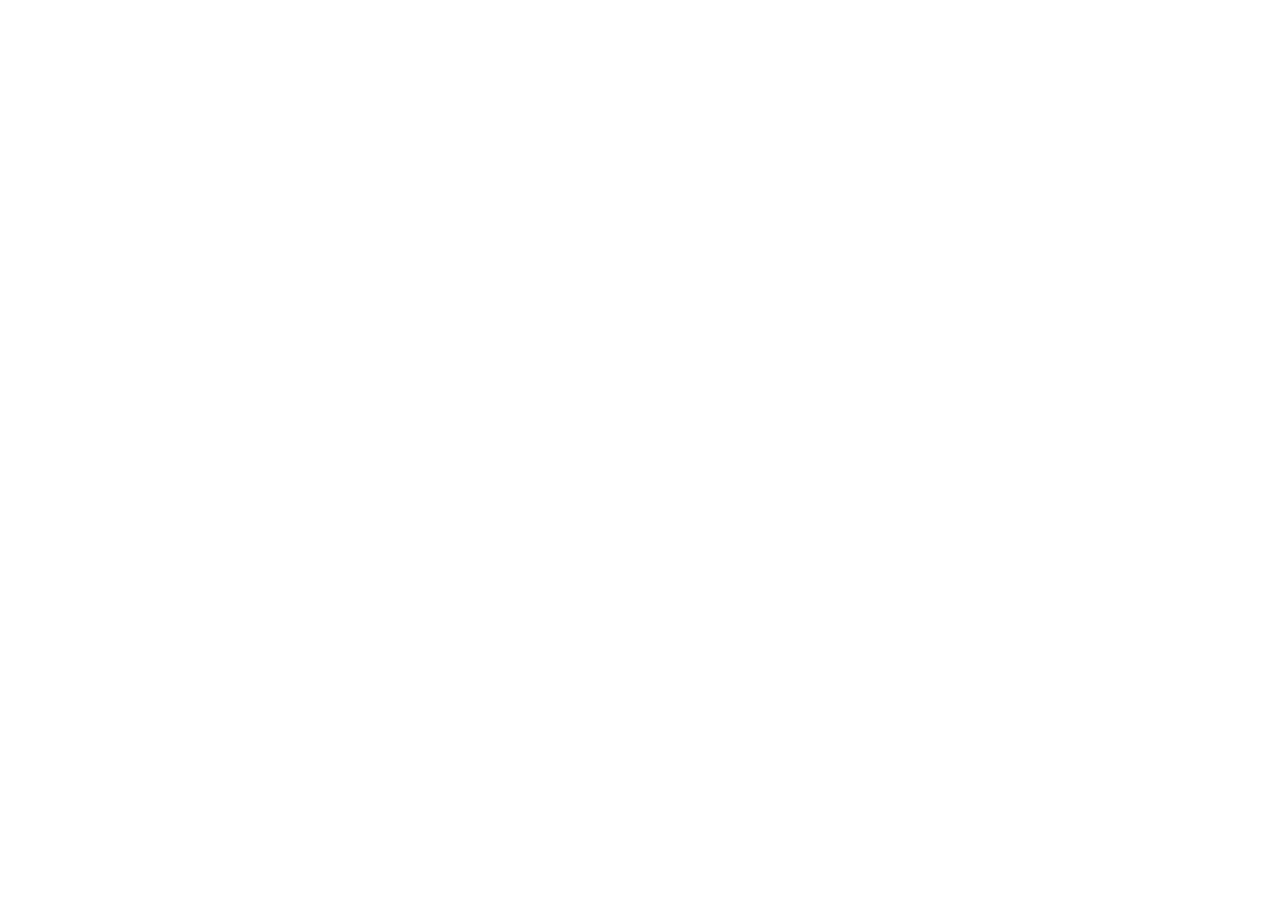
==== index.html @ 66a948ec "Initial commit" ====
<!DOCTYPE html>
<html lang="en">
<head>
    <meta charset="UTF-8">
    <meta name="viewport" content="width=device-width, initial-scale=1.0">
    <title>Version 2</title>
</head>
<body>
    
</body>
</html>
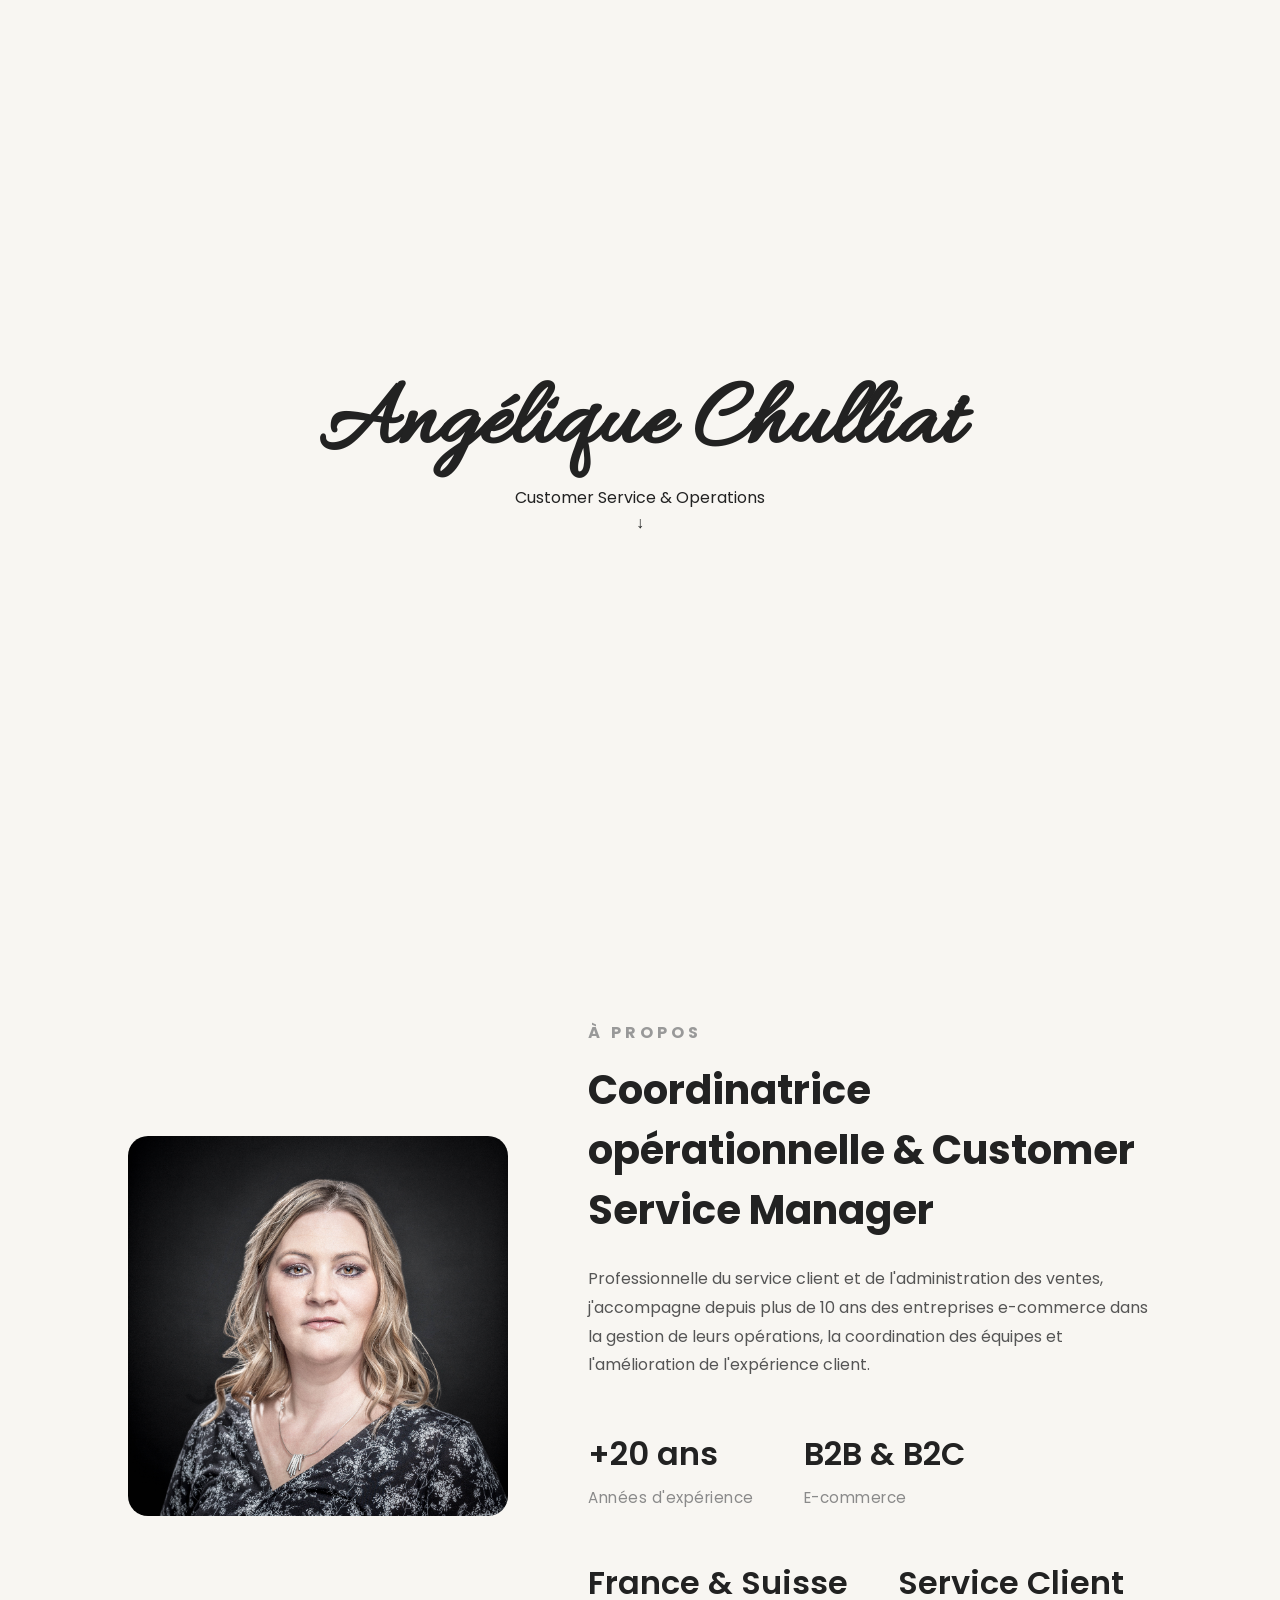
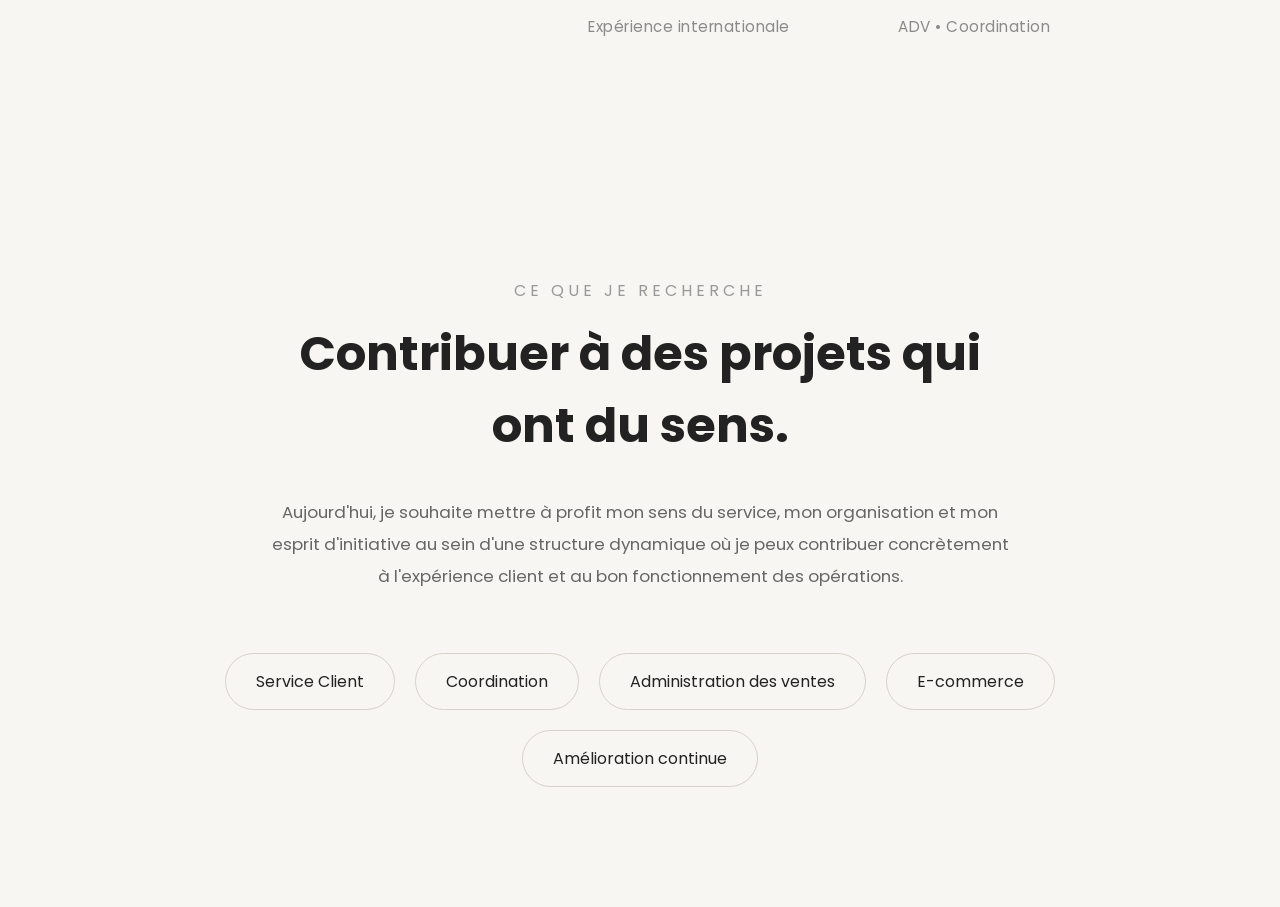
==== commit 31ec9428: "Feat - Page d'accueil et contenus" ====
--- a/index.html
+++ b/index.html
@@ -3,9 +3,140 @@
 <head>
     <meta charset="UTF-8">
     <meta name="viewport" content="width=device-width, initial-scale=1.0">
-    <title>Version 2</title>
+    <title>Angélique Chulliat | Portfolio</title>
+    
+    <!-- Fichiers -->
+    <link rel="stylesheet" href="style.css">
+    <!-- Police Google -->
+    <link rel="preconnect" href="https://fonts.googleapis.com">
+    <link rel="preconnect" href="https://fonts.gstatic.com" crossorigin>
+
+    <!-- Nom -->
+    <link href="https://fonts.googleapis.com/css2?family=Allura&display=swap" rel="stylesheet">
+
+    <!-- Texte -->
+    <link href="https://fonts.googleapis.com/css2?family=Poppins:wght@300;400;500;600&display=swap" rel="stylesheet">
+
 </head>
 <body>
+
+    <!-- Accueil -->
+    <section class="hero">
+
+        <div class="hero-content">
+
+            <h1>Angélique Chulliat</h1>
+
+            <p>Customer Service & Operations</p>
+
+            <div class="scroll-indicator">
+                ↓
+            </div>
+
+        </div>
+
+    </section>
+
+    <!-- menu -->
+    <nav class="navbar">
+
+        <a href="#experience">Expériences</a>
+
+        <a href="#projects">Projets</a>
+
+        <a href="#skills">Compétences</a>
+
+        <a href="#education">Formation</a>
+
+    </nav>
+
+    <!-- À propos -->
+    <section class="about">
+
+        <div class="about-image">
+
+            <img src="img/pdp_angelique.jpg" alt="Angélique Chulliat">
+
+        </div>
+
+        <div class="about-text">
+
+            <h2>À propos</h2>
+
+            <h3>Coordinatrice opérationnelle & Customer Service Manager</h3>
+
+            <p>
+                Professionnelle du service client et de l'administration des ventes,
+                j'accompagne depuis plus de 10 ans des entreprises e-commerce dans
+                la gestion de leurs opérations, la coordination des équipes et
+                l'amélioration de l'expérience client.
+            </p>
+
+            <div class="about-highlights">
+
+                <div class="highlight">
+                    <h4>+20 ans</h4>
+                    <span>Années d'expérience</span>
+                </div>
+
+                <div class="highlight">
+                    <h4>B2B & B2C</h4>
+                    <span>E-commerce</span>
+                </div>
+
+                <div class="highlight">
+                    <h4>France & Suisse</h4>
+                    <span>Expérience internationale</span>
+                </div>
+
+                <div class="highlight">
+                    <h4>Service Client</h4>
+                    <span>ADV • Coordination</span>
+                </div>
+
+            </div>
+
+        </div>
+
+    </section>
+
+    <section class="looking-for">
+
+        <span class="section-title">Ce que je recherche</span>
+
+        <h2>Contribuer à des projets qui ont du sens.</h2>
+
+        <p>
+            Aujourd'hui, je souhaite mettre à profit mon sens du service,
+            mon organisation et mon esprit d'initiative au sein d'une
+            structure dynamique où je peux contribuer concrètement à
+            l'expérience client et au bon fonctionnement des opérations.
+        </p>
+
+        <div class="looking-tags">
+
+            <div class="tag">Service Client</div>
+
+            <div class="tag">Coordination</div>
+
+            <div class="tag">Administration des ventes</div>
+
+            <div class="tag">E-commerce</div>
+
+            <div class="tag">Amélioration continue</div>
+
+        </div>
+
+    </section>
+
+    <!-- fin Accueil -->
+
+
+
+
+
+
+    <script src="script.js"></script>
     
 </body>
 </html>
--- a/style.css
+++ b/style.css
@@ -0,0 +1,368 @@
+*{
+    margin:0;
+    padding:0;
+    box-sizing:border-box;
+}
+
+html{
+    scroll-behavior:smooth;
+}
+
+body{
+    font-family:"Poppins",sans-serif;
+    background:#F8F6F2;
+    color:#222;
+}
+
+
+/* =======================
+        HEADER
+======================= */
+    
+.hero{
+    height:100vh;
+
+    display:flex;
+    justify-content:center;
+    align-items:center;
+
+    text-align:center;
+}
+
+.hero-content h1{
+
+    font-family: "Allura", cursive;
+    font-size:6rem;
+
+    opacity:0;
+
+    transform:translateY(40px) scale(.95);
+
+    filter:blur(10px);
+
+    animation:titleAppear 1.5s ease forwards;
+}
+
+
+
+
+@keyframes titleAppear{
+
+    0%{
+        opacity:0;
+        transform:translateY(40px) scale(.95);
+        filter:blur(10px);
+    }
+
+    60%{
+        opacity:1;
+    }
+
+    100%{
+        opacity:1;
+        transform:translateY(0) scale(1);
+        filter:blur(0);
+    }
+
+}
+
+.hero-content p{
+
+    opacity:0;
+
+    transform:translateY(20px);
+
+    animation:subtitleAppear 1s ease forwards;
+
+    animation-delay:1s;
+}
+
+@keyframes subtitleAppear{
+
+    from{
+        opacity:0;
+        transform:translateY(20px);
+    }
+
+    to{
+        opacity:1;
+        transform:translateY(0);
+    }
+
+}
+
+.scroll-indicator{
+
+    opacity:0;
+
+    animation:
+        showArrow .8s forwards,
+        bounce 2s infinite;
+
+    animation-delay:3.8s,2.6s;
+}
+
+@keyframes showArrow{
+
+    from{
+        opacity:0;
+    }
+
+    to{
+        opacity:1;
+    }
+
+}
+
+@keyframes bounce{
+
+    0%,100%{
+        transform:translateY(0);
+    }
+
+    50%{
+        transform:translateY(15px);
+    }
+
+}
+
+/* =======================
+        NAVBAR
+======================= */
+
+.navbar{
+
+    position: fixed;
+
+    top: -120px;
+
+    left: 50%;
+
+    transform: translateX(-50%);
+
+    display: flex;
+    justify-content: center;
+    align-items: center;
+    gap: 50px;
+
+    padding: 18px 225px;
+
+    background: rgba(248,246,242,0.92);
+
+    backdrop-filter: blur(12px);
+
+    border-top: 1px solid #d8d3cb;
+    border-bottom: 1px solid #d8d3cb;
+
+    transition: .45s ease;
+
+    z-index: 1000;
+}
+
+.navbar.show{
+
+    top: 30px;
+}
+
+.navbar a{
+
+    text-decoration: none;
+
+    color: #444;
+
+    font-size: .95rem;
+
+    font-weight: 500;
+
+    letter-spacing: 1px;
+
+    transition: .3s;
+}
+
+.navbar a:hover{
+
+    color:#B08A57;
+}
+
+
+/* =======================
+        A PROPOS
+======================= */
+
+.about{
+
+    min-height:80vh;
+
+    display:flex;
+
+    justify-content:center;
+
+    align-items:center;
+
+    gap:80px;
+
+    padding:120px 10%;
+}
+
+.about-image img{
+
+    width:380px;
+
+    border-radius:20px;
+
+    object-fit:cover;
+}
+
+.about-text{
+
+    max-width:600px;
+}
+
+.about-text h2{
+
+    font-size:1rem;
+
+    text-transform:uppercase;
+
+    letter-spacing:4px;
+
+    color:#999;
+
+    margin-bottom:15px;
+}
+
+.about-text h3{
+
+    font-size:2.5rem;
+
+    margin-bottom:25px;
+}
+
+.about-text p{
+
+    line-height:1.8;
+
+    color:#555;
+}
+
+.about-highlights{
+
+    display:flex;
+    flex-wrap:wrap;
+
+    gap:50px;
+
+    margin-top:50px;
+}
+
+.highlight{
+
+    display:flex;
+    flex-direction:column;
+}
+
+.highlight h4{
+
+    font-size:2rem;
+    font-weight:600;
+
+    color:#222;
+
+    margin-bottom:8px;
+}
+
+.highlight span{
+
+    color:#8a8a8a;
+
+    font-size:.95rem;
+
+    letter-spacing:.5px;
+}
+
+/* =======================
+        CE QUE JE RECHERCHE
+======================= */
+
+.looking-for{
+
+    min-height:6vh;
+
+    display:flex;
+
+    flex-direction:column;
+
+    justify-content:center;
+
+    align-items:center;
+
+    text-align:center;
+
+    padding:120px 15%;
+}
+
+.section-title{
+
+    font-size:1rem;
+
+    text-transform:uppercase;
+
+    letter-spacing:4px;
+
+    color:#999;
+
+    margin-bottom:15px;
+}
+
+.looking-for h2{
+
+    font-size:3rem;
+
+    margin-bottom:35px;
+
+    max-width:700px;
+}
+
+.looking-for p{
+
+    max-width:750px;
+
+    line-height:1.9;
+
+    color:#666;
+
+    font-size:1.05rem;
+}
+
+.looking-tags{
+
+    display:flex;
+
+    flex-wrap:wrap;
+
+    justify-content:center;
+
+    gap:20px;
+
+    margin-top:60px;
+}
+
+.tag{
+
+    padding:15px 30px;
+
+    border:1px solid #d7d2ca;
+
+    border-radius:50px;
+
+    transition:.3s;
+}
+
+.tag:hover{
+
+    background:#222;
+
+    color:white;
+
+    cursor:default;
+}
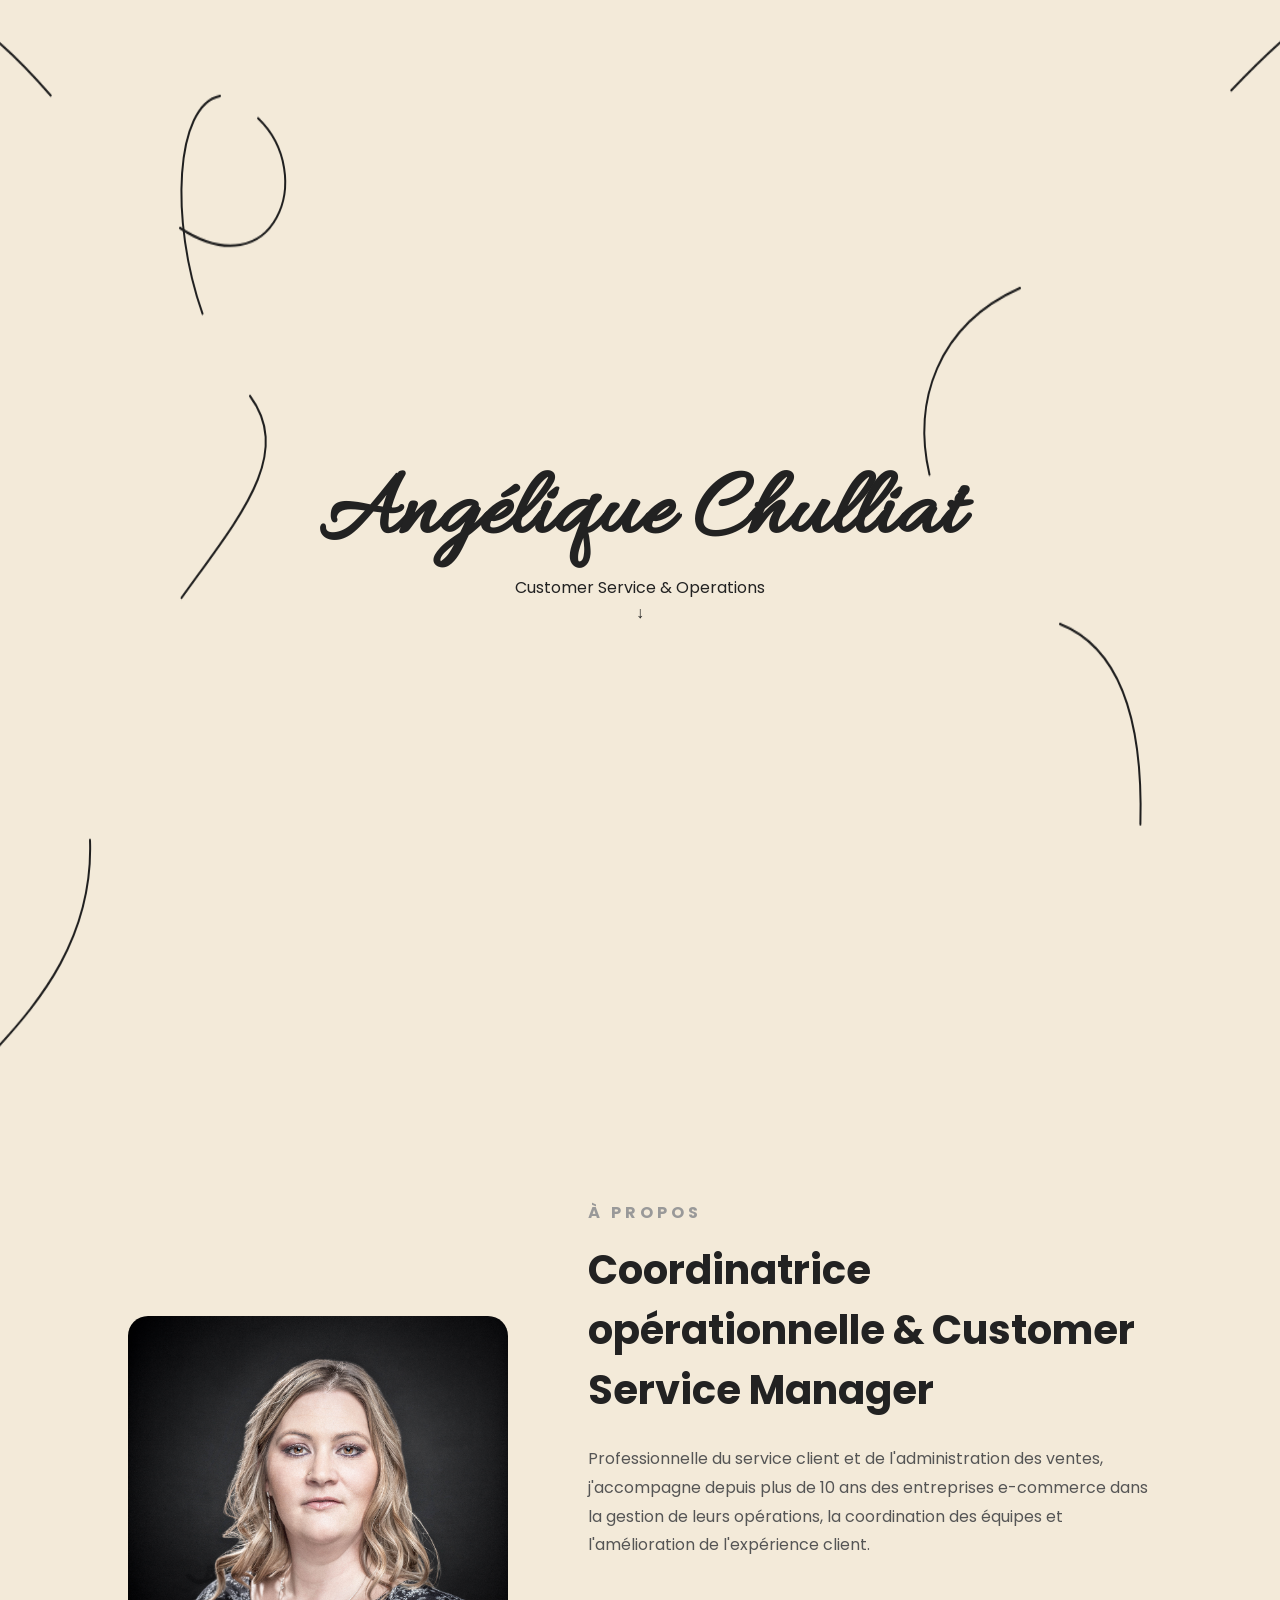
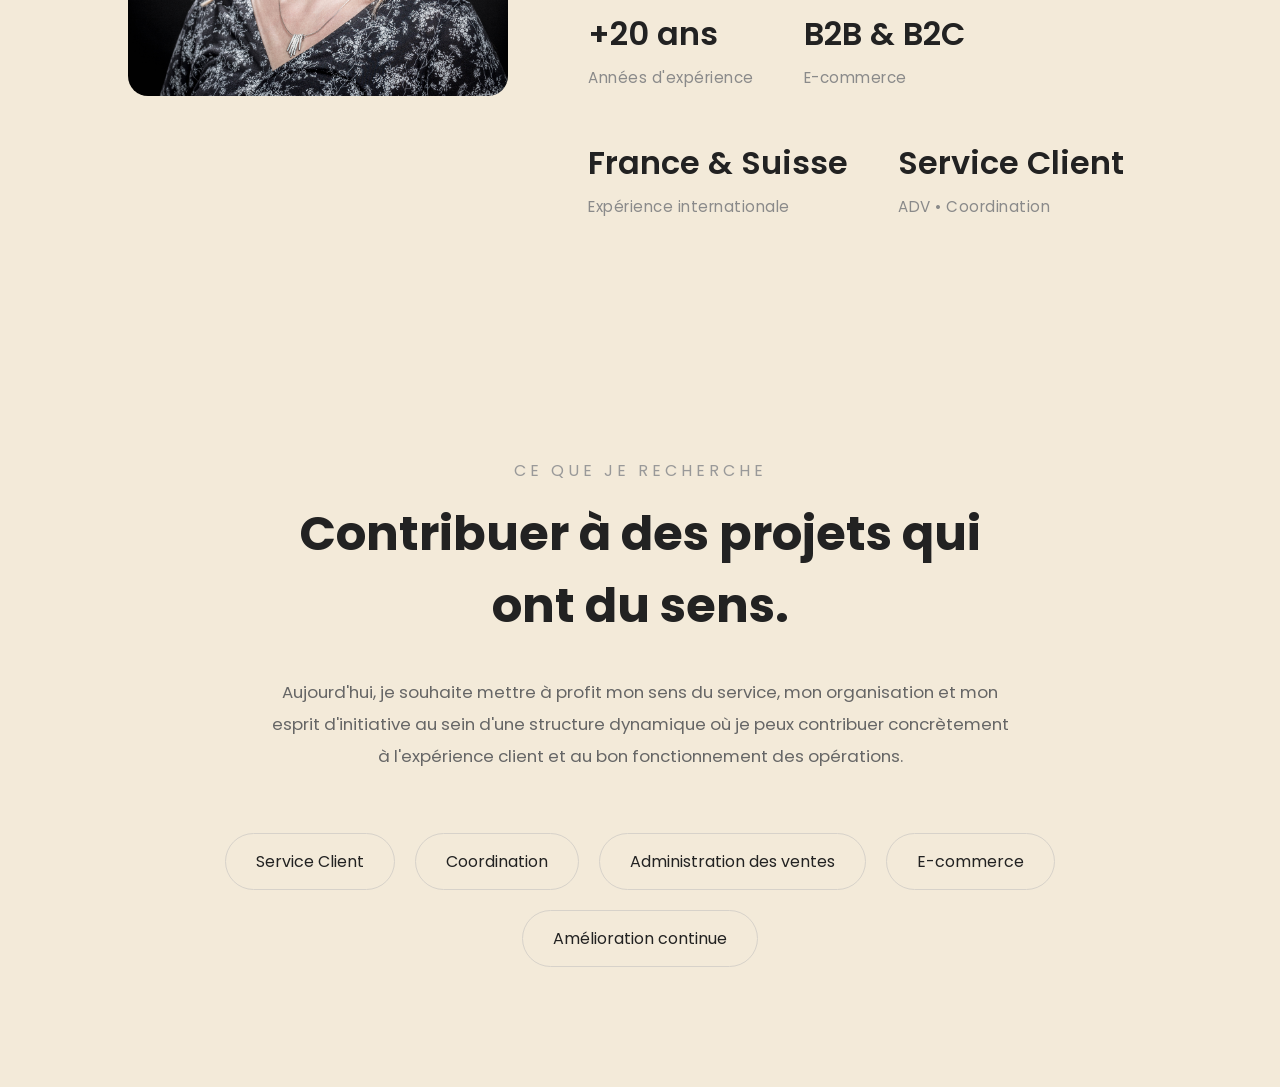
==== commit 97e5e073: "Feat - Style + Design background page d'accueil" ====
--- a/index.html
+++ b/index.html
@@ -20,8 +20,12 @@
 </head>
 <body>
 
+
     <!-- Accueil -->
     <section class="hero">
+        
+        <!-- Fond animé -->
+        <canvas id="background"></canvas>
 
         <div class="hero-content">
 
@@ -135,8 +139,9 @@
 
 
 
+    <script src="js/background.js"></script>
+    <script src="script.js"></script>
 
-    <script src="script.js"></script>
     
 </body>
 </html>
--- a/style.css
+++ b/style.css
@@ -10,8 +10,20 @@
 
 body{
     font-family:"Poppins",sans-serif;
-    background:#F8F6F2;
+    background:#f3ead9;
     color:#222;
+}
+
+
+
+#background{
+
+    position:absolute;
+    inset:0;
+    width:100%;
+    height:100%;
+    pointer-events:none;
+    z-index:0;
 }
 
 
@@ -20,8 +32,9 @@
 ======================= */
     
 .hero{
-    height:100vh;
-
+    position:relative;
+    height:120vh;
+    overflow:hidden;
     display:flex;
     justify-content:center;
     align-items:center;
@@ -147,12 +160,14 @@
 
     padding: 18px 225px;
 
-    background: rgba(248,246,242,0.92);
+    background:#f3ead9;
 
     backdrop-filter: blur(12px);
 
     border-top: 1px solid #d8d3cb;
     border-bottom: 1px solid #d8d3cb;
+    /* border-right: 1px solid #d8d3cb;
+    border-left: 1px solid #d8d3cb; */
 
     transition: .45s ease;
 
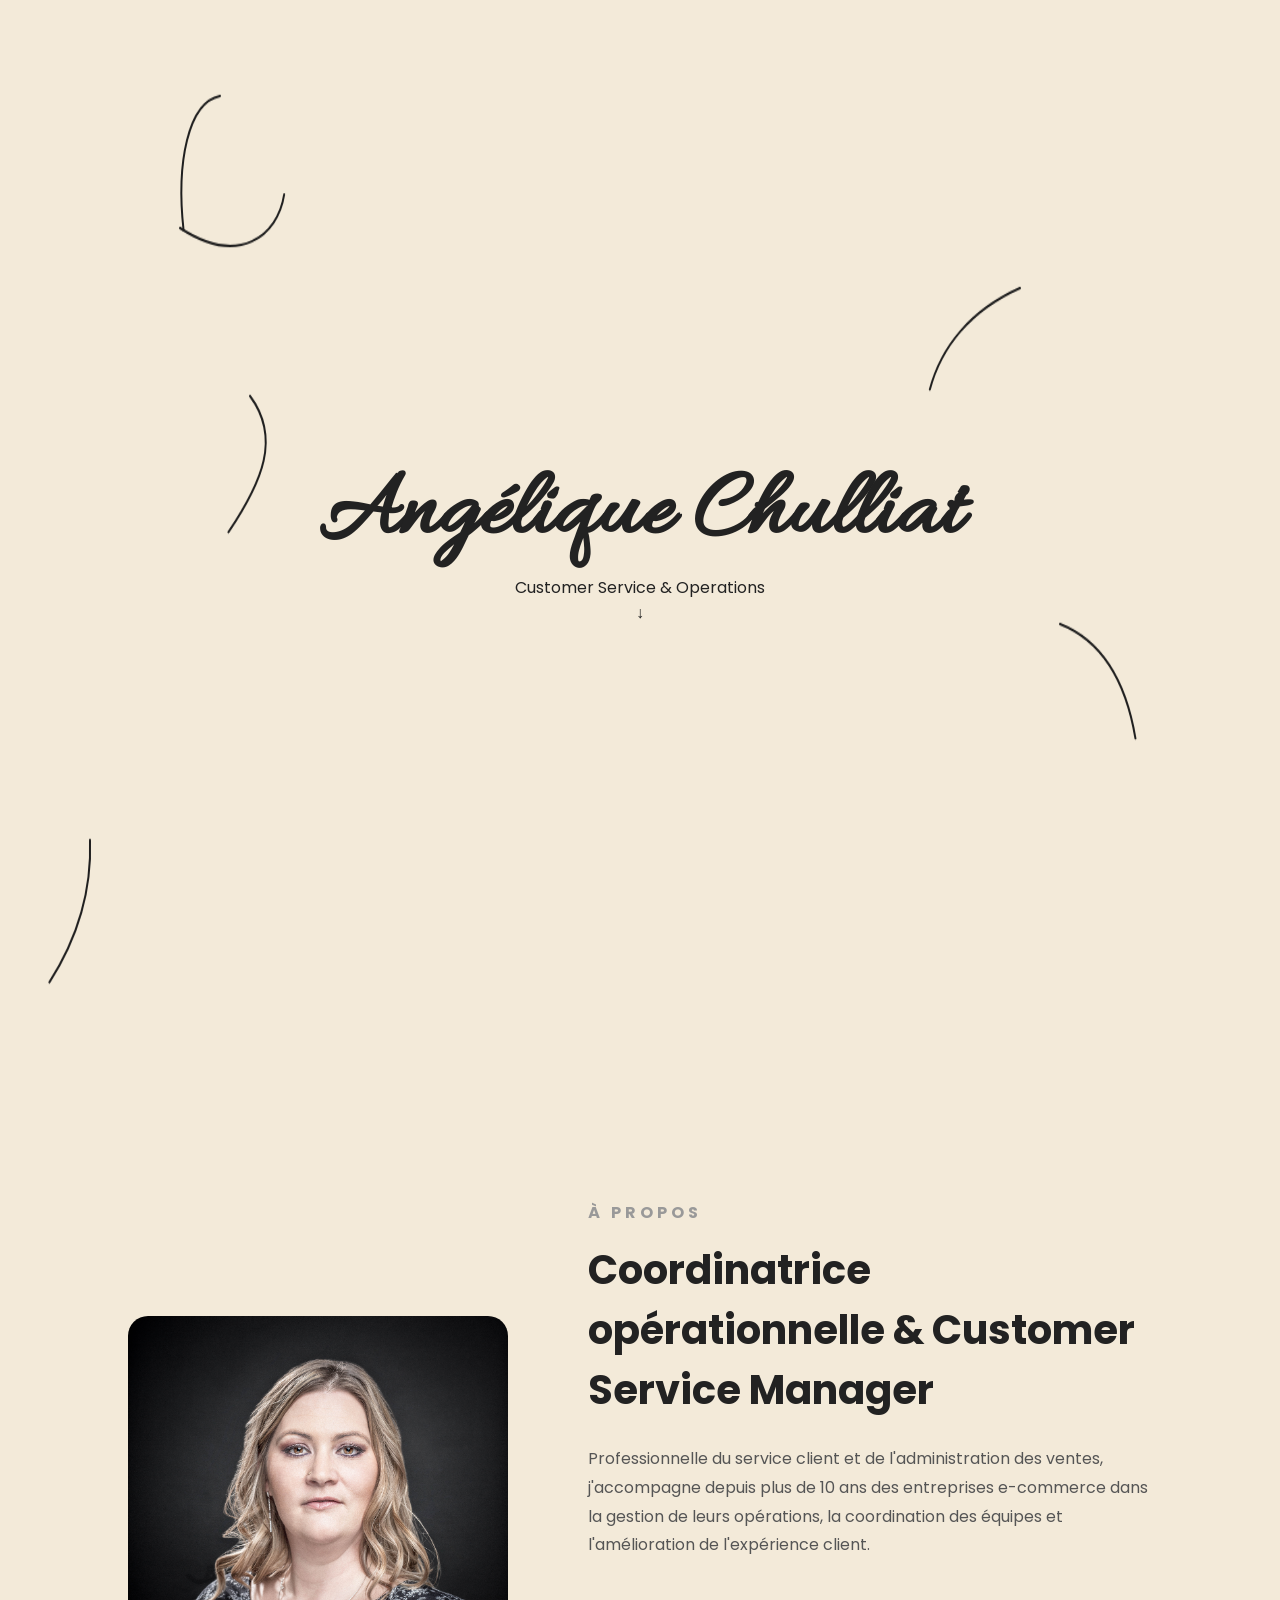
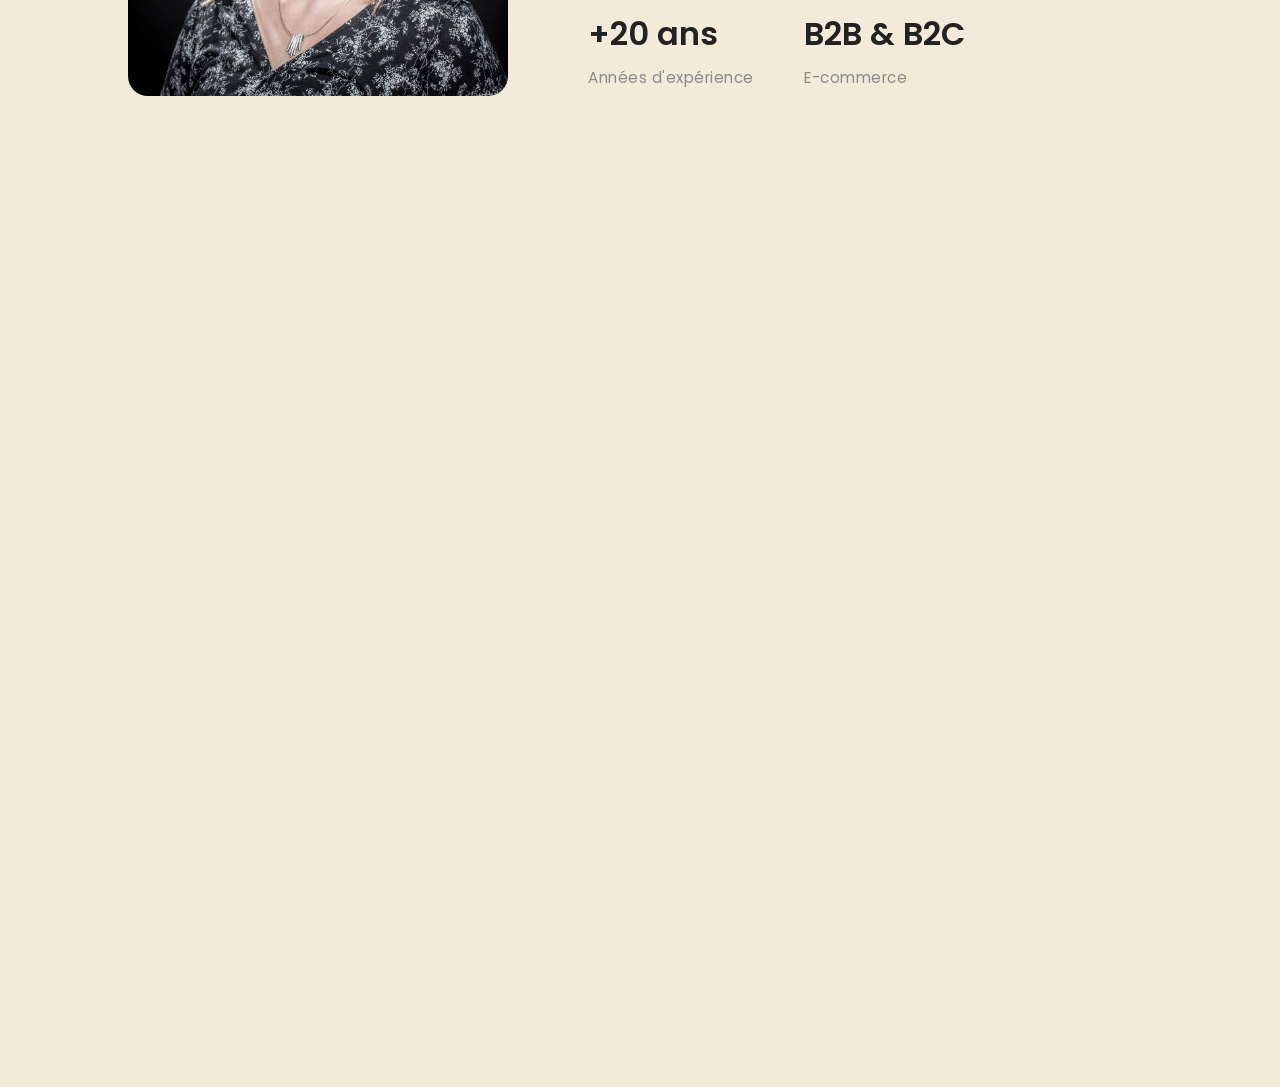
==== commit 828f0f31: "Feat - Page expériences : timeline; détails et animation" ====
--- a/index.html
+++ b/index.html
@@ -44,7 +44,7 @@
     <!-- menu -->
     <nav class="navbar">
 
-        <a href="#experience">Expériences</a>
+        <a href="experiences.html">Expériences</a>
 
         <a href="#projects">Projets</a>
 
@@ -144,4 +144,4 @@
 
     
 </body>
-</html>+</html>
--- a/style.css
+++ b/style.css
@@ -1,3 +1,6 @@
+/* -------- */
+/* HTML */
+/* -------- */
 *{
     margin:0;
     padding:0;
@@ -14,7 +17,29 @@
     color:#222;
 }
 
-
+.fade-up{
+    opacity:0;
+    transform:translateY(45px);
+    transition:
+        opacity .8s ease,
+        transform .8s ease;
+    will-change:opacity,transform;
+}
+
+.fade-up.is-visible{
+    opacity:1;
+    transform:translateY(0);
+}
+
+@media (prefers-reduced-motion: reduce){
+
+    .fade-up{
+        opacity:1;
+        transform:none;
+        transition:none;
+    }
+
+}
 
 #background{
 
@@ -24,6 +49,47 @@
     height:100%;
     pointer-events:none;
     z-index:0;
+}
+
+/* =======================
+    NAVBAR
+======================= */
+
+.navbar{
+
+    position: fixed;
+    top: -120px;
+    left: 50%;
+    transform: translateX(-50%);
+    display: flex;
+    justify-content: center;
+    align-items: center;
+    gap: 50px;
+    padding: 18px 225px;
+    background:#f3ead9;
+    backdrop-filter: blur(12px);
+    border-top: 1px solid #d8d3cb;
+    border-bottom: 1px solid #d8d3cb;
+    transition: .45s ease;
+    z-index: 1000;
+}
+
+.navbar.show{
+
+    top: 30px;
+}
+
+.navbar a{
+    text-decoration: none;
+    color: #444;
+    font-size: .95rem;
+    font-weight: 500;
+    letter-spacing: 1px;
+    transition: .3s;
+}
+
+.navbar a:hover{
+    color:#B08A57;
 }
 
 
@@ -43,16 +109,11 @@
 }
 
 .hero-content h1{
-
     font-family: "Allura", cursive;
     font-size:6rem;
-
     opacity:0;
-
     transform:translateY(40px) scale(.95);
-
     filter:blur(10px);
-
     animation:titleAppear 1.5s ease forwards;
 }
 
@@ -82,11 +143,8 @@
 .hero-content p{
 
     opacity:0;
-
     transform:translateY(20px);
-
     animation:subtitleAppear 1s ease forwards;
-
     animation-delay:1s;
 }
 
@@ -107,11 +165,9 @@
 .scroll-indicator{
 
     opacity:0;
-
     animation:
         showArrow .8s forwards,
         bounce 2s infinite;
-
     animation-delay:3.8s,2.6s;
 }
 
@@ -120,7 +176,6 @@
     from{
         opacity:0;
     }
-
     to{
         opacity:1;
     }
@@ -132,252 +187,484 @@
     0%,100%{
         transform:translateY(0);
     }
-
     50%{
         transform:translateY(15px);
     }
-
 }
 
 /* =======================
-        NAVBAR
+    A PROPOS
 ======================= */
 
-.navbar{
-
-    position: fixed;
-
-    top: -120px;
-
-    left: 50%;
-
-    transform: translateX(-50%);
-
-    display: flex;
-    justify-content: center;
-    align-items: center;
-    gap: 50px;
-
-    padding: 18px 225px;
-
-    background:#f3ead9;
-
-    backdrop-filter: blur(12px);
-
-    border-top: 1px solid #d8d3cb;
-    border-bottom: 1px solid #d8d3cb;
-    /* border-right: 1px solid #d8d3cb;
-    border-left: 1px solid #d8d3cb; */
-
-    transition: .45s ease;
-
-    z-index: 1000;
-}
-
-.navbar.show{
-
-    top: 30px;
-}
-
-.navbar a{
-
-    text-decoration: none;
-
-    color: #444;
-
-    font-size: .95rem;
-
-    font-weight: 500;
-
-    letter-spacing: 1px;
-
-    transition: .3s;
-}
-
-.navbar a:hover{
-
-    color:#B08A57;
-}
-
-
-/* =======================
-        A PROPOS
-======================= */
-
 .about{
-
     min-height:80vh;
-
-    display:flex;
-
+    display:flex;
     justify-content:center;
-
     align-items:center;
-
     gap:80px;
-
     padding:120px 10%;
 }
 
 .about-image img{
-
     width:380px;
-
     border-radius:20px;
-
     object-fit:cover;
 }
 
 .about-text{
-
     max-width:600px;
 }
 
-.about-text h2{
-
+.about-text h2,
+.section-title{
+    display:block;
     font-size:1rem;
-
+    font-weight:700;
     text-transform:uppercase;
-
     letter-spacing:4px;
-
     color:#999;
-
     margin-bottom:15px;
 }
 
 .about-text h3{
-
     font-size:2.5rem;
-
     margin-bottom:25px;
 }
 
 .about-text p{
-
     line-height:1.8;
-
     color:#555;
 }
 
 .about-highlights{
-
     display:flex;
     flex-wrap:wrap;
-
     gap:50px;
-
     margin-top:50px;
 }
 
 .highlight{
-
     display:flex;
     flex-direction:column;
 }
 
 .highlight h4{
-
     font-size:2rem;
     font-weight:600;
-
     color:#222;
-
     margin-bottom:8px;
 }
 
 .highlight span{
-
     color:#8a8a8a;
-
     font-size:.95rem;
-
     letter-spacing:.5px;
 }
 
 /* =======================
-        CE QUE JE RECHERCHE
+    CE QUE JE RECHERCHE
 ======================= */
 
 .looking-for{
-
     min-height:6vh;
-
-    display:flex;
-
+    display:flex;
     flex-direction:column;
-
     justify-content:center;
-
     align-items:center;
-
     text-align:center;
-
     padding:120px 15%;
 }
 
-.section-title{
-
+.looking-for h2{
+    font-size:3rem;
+    margin-bottom:35px;
+    max-width:700px;
+}
+
+.looking-for p{
+    max-width:750px;
+    line-height:1.9;
+    color:#666;
+    font-size:1.05rem;
+}
+
+.looking-tags{
+    display:flex;
+    flex-wrap:wrap;
+    justify-content:center;
+    gap:20px;
+    margin-top:60px;
+}
+
+.tag{
+    padding:15px 30px;
+    border:1px solid #d7d2ca;
+    border-radius:50px;
+    transition:.3s;
+}
+
+.tag:hover{
+    background:#222;
+    color:white;
+    cursor:default;
+}
+
+
+/* EXPERIENCES.HTML */
+
+.experience-page{
+    min-height:100vh;
+    padding:170px 10% 120px;
+}
+
+.experience-header{
+    max-width:780px;
+    margin:0 auto 90px;
+    text-align:center;
+}
+
+.experience-header span{
+    display:block;
+    margin-bottom:18px;
+    color:#999;
+    font-size:.95rem;
+    font-weight:700;
+    letter-spacing:4px;
+    text-transform:uppercase;
+}
+
+.experience-header h1{
+    margin-bottom:28px;
+    font-size:3.6rem;
+    font-weight:600;
+}
+
+.experience-header p{
+    color:#666;
+    font-size:1.05rem;
+    line-height:1.9;
+}
+
+.timeline{
+    position:relative;
+    max-width:1000px;
+    margin:0 auto;
+    padding:20px 0;
+}
+
+.timeline::before{
+    content:"";
+    position:absolute;
+    top:0;
+    bottom:0;
+    left:210px;
+    width:1px;
+    background:#d7d2ca;
+}
+
+.timeline-item{
+    position:relative;
+    display:grid;
+    grid-template-columns:160px 40px minmax(0,1fr);
+    gap:30px;
+    align-items:flex-start;
+    min-height:150px;
+    padding-bottom:60px;
+    opacity:1;
+    transform:none;
+}
+
+.timeline-item.hidden{
+    opacity:0;
+    transform:translateY(45px);
+    transition:
+        opacity .75s ease,
+        transform .75s ease;
+    will-change:opacity,transform;
+}
+
+.timeline-item.show{
+    opacity:1;
+    transform:translateY(0);
+}
+
+.timeline-date{
+    padding-top:8px;
+    color:#8a8a8a;
     font-size:1rem;
-
+    font-weight:600;
+    text-align:right;
+}
+
+.timeline-dot{
+    position:relative;
+    z-index:1;
+    width:18px;
+    height:18px;
+    margin:7px auto 0;
+    border:3px solid #B08A57;
+    border-radius:50%;
+    background:#f3ead9;
+    box-shadow:0 0 0 8px #f3ead9;
+}
+
+.timeline-content{
+    padding:28px 34px;
+    border:1px solid #d7d2ca;
+    background:rgba(255,255,255,.24);
+}
+
+.timeline-item-featured .timeline-content{
+    padding:34px 40px;
+    background:rgba(255,255,255,.34);
+}
+
+.timeline-item-large .timeline-content{
+    border-color:#c7bba9;
+}
+
+.timeline-company{
+    display:block;
+    margin-bottom:10px;
+    color:#B08A57;
+    font-size:.9rem;
+    font-weight:600;
+    letter-spacing:1px;
     text-transform:uppercase;
-
-    letter-spacing:4px;
-
+}
+
+.timeline-content h2{
+    margin-bottom:12px;
+    font-size:1.45rem;
+    font-weight:600;
+    line-height:1.35;
+}
+
+.timeline-location{
+    color:#666;
+    font-size:.98rem;
+}
+
+.timeline-note{
+    display:inline-block;
+    margin-bottom:18px;
+    padding:8px 14px;
+    border:1px solid #d7d2ca;
+    color:#555;
+    font-size:.82rem;
+    font-weight:500;
+    text-transform:uppercase;
+    letter-spacing:1px;
+}
+
+.timeline-description{
+    margin-top:18px;
+    color:#555;
+    font-size:1rem;
+    line-height:1.8;
+}
+
+.timeline-highlights{
+    display:grid;
+    grid-template-columns:repeat(2,minmax(0,1fr));
+    gap:12px;
+    margin-top:26px;
+}
+
+.timeline-highlights span{
+    padding:14px 16px;
+    border:1px solid #d7d2ca;
+    color:#555;
+    font-size:.9rem;
+    line-height:1.45;
+}
+
+.timeline-highlights strong{
+    display:block;
+    color:#222;
+    font-size:1.45rem;
+    font-weight:600;
+}
+
+.missions-toggle{
+    margin-top:26px;
+    padding:12px 18px;
+    border:1px solid #222;
+    background:#222;
+    color:white;
+    font:inherit;
+    font-size:.9rem;
+    font-weight:500;
+    cursor:pointer;
+    transition:.25s ease;
+}
+
+.missions-toggle:hover,
+.missions-toggle:focus-visible{
+    background:#B08A57;
+    border-color:#B08A57;
+    outline:none;
+}
+
+.timeline-missions{
+    display:none;
+    margin-top:26px;
+    padding-top:26px;
+    border-top:1px solid #d7d2ca;
+}
+
+.timeline-item.is-open .timeline-missions{
+    display:block;
+}
+
+.timeline-missions h3{
+    margin-bottom:16px;
     color:#999;
-
-    margin-bottom:15px;
-}
-
-.looking-for h2{
-
-    font-size:3rem;
-
-    margin-bottom:35px;
-
-    max-width:700px;
-}
-
-.looking-for p{
-
-    max-width:750px;
-
-    line-height:1.9;
-
-    color:#666;
-
-    font-size:1.05rem;
-}
-
-.looking-tags{
-
-    display:flex;
-
+    font-size:.85rem;
+    font-weight:700;
+    letter-spacing:3px;
+    text-transform:uppercase;
+}
+
+.timeline-missions ul{
+    display:grid;
+    gap:10px;
+    padding-left:20px;
+    color:#555;
+    line-height:1.65;
+}
+
+.timeline-tags{
+    display:flex;
     flex-wrap:wrap;
-
+    gap:10px;
+    margin-top:28px;
+}
+
+.timeline-tags span{
+    padding:9px 13px;
+    border:1px solid #d7d2ca;
+    color:#555;
+    font-size:.82rem;
+    font-weight:500;
+}
+
+.timeline-item-compact{
+    min-height:120px;
+    padding-bottom:42px;
+}
+
+.timeline-item-compact .timeline-content{
+    padding:22px 28px;
+    background:transparent;
+}
+
+.timeline-item-compact .timeline-company{
+    margin-bottom:8px;
+}
+
+.timeline-item-compact h2{
+    margin-bottom:8px;
+    font-size:1.15rem;
+}
+
+.timeline-next{
+    display:flex;
     justify-content:center;
-
-    gap:20px;
-
-    margin-top:60px;
-}
-
-.tag{
-
-    padding:15px 30px;
-
-    border:1px solid #d7d2ca;
-
-    border-radius:50px;
-
-    transition:.3s;
-}
-
-.tag:hover{
-
+    margin-top:40px;
+}
+
+.timeline-next a{
+    display:inline-flex;
+    align-items:center;
+    justify-content:center;
+    min-height:48px;
+    padding:13px 24px;
+    border:1px solid #222;
     background:#222;
-
     color:white;
-
-    cursor:default;
-}+    text-decoration:none;
+    font-size:.92rem;
+    font-weight:500;
+    transition:.25s ease;
+}
+
+.timeline-next a:hover,
+.timeline-next a:focus-visible{
+    background:#B08A57;
+    border-color:#B08A57;
+    outline:none;
+}
+
+@media (max-width: 800px){
+
+    .experience-page{
+        padding:145px 7% 90px;
+    }
+
+    .experience-header{
+        margin-bottom:65px;
+        text-align:left;
+    }
+
+    .experience-header h1{
+        font-size:2.35rem;
+    }
+
+    .timeline::before{
+        left:9px;
+    }
+
+    .timeline-item{
+        grid-template-columns:18px minmax(0,1fr);
+        gap:22px;
+        min-height:auto;
+        padding-bottom:48px;
+    }
+
+    .timeline-date{
+        grid-column:2;
+        grid-row:1;
+        padding-top:0;
+        text-align:left;
+    }
+
+    .timeline-dot{
+        grid-column:1;
+        grid-row:1 / span 2;
+        margin-top:4px;
+    }
+
+    .timeline-content{
+        grid-column:2;
+        grid-row:2;
+        padding:24px;
+    }
+
+    .timeline-item-featured .timeline-content{
+        padding:26px;
+    }
+
+    .timeline-content h2{
+        font-size:1.2rem;
+    }
+
+    .timeline-highlights{
+        grid-template-columns:1fr;
+    }
+
+    .missions-toggle{
+        width:100%;
+    }
+
+}
+
+@media (prefers-reduced-motion: reduce){
+
+    .timeline-item.hidden{
+        opacity:1;
+        transform:none;
+        transition:none;
+    }
+
+}
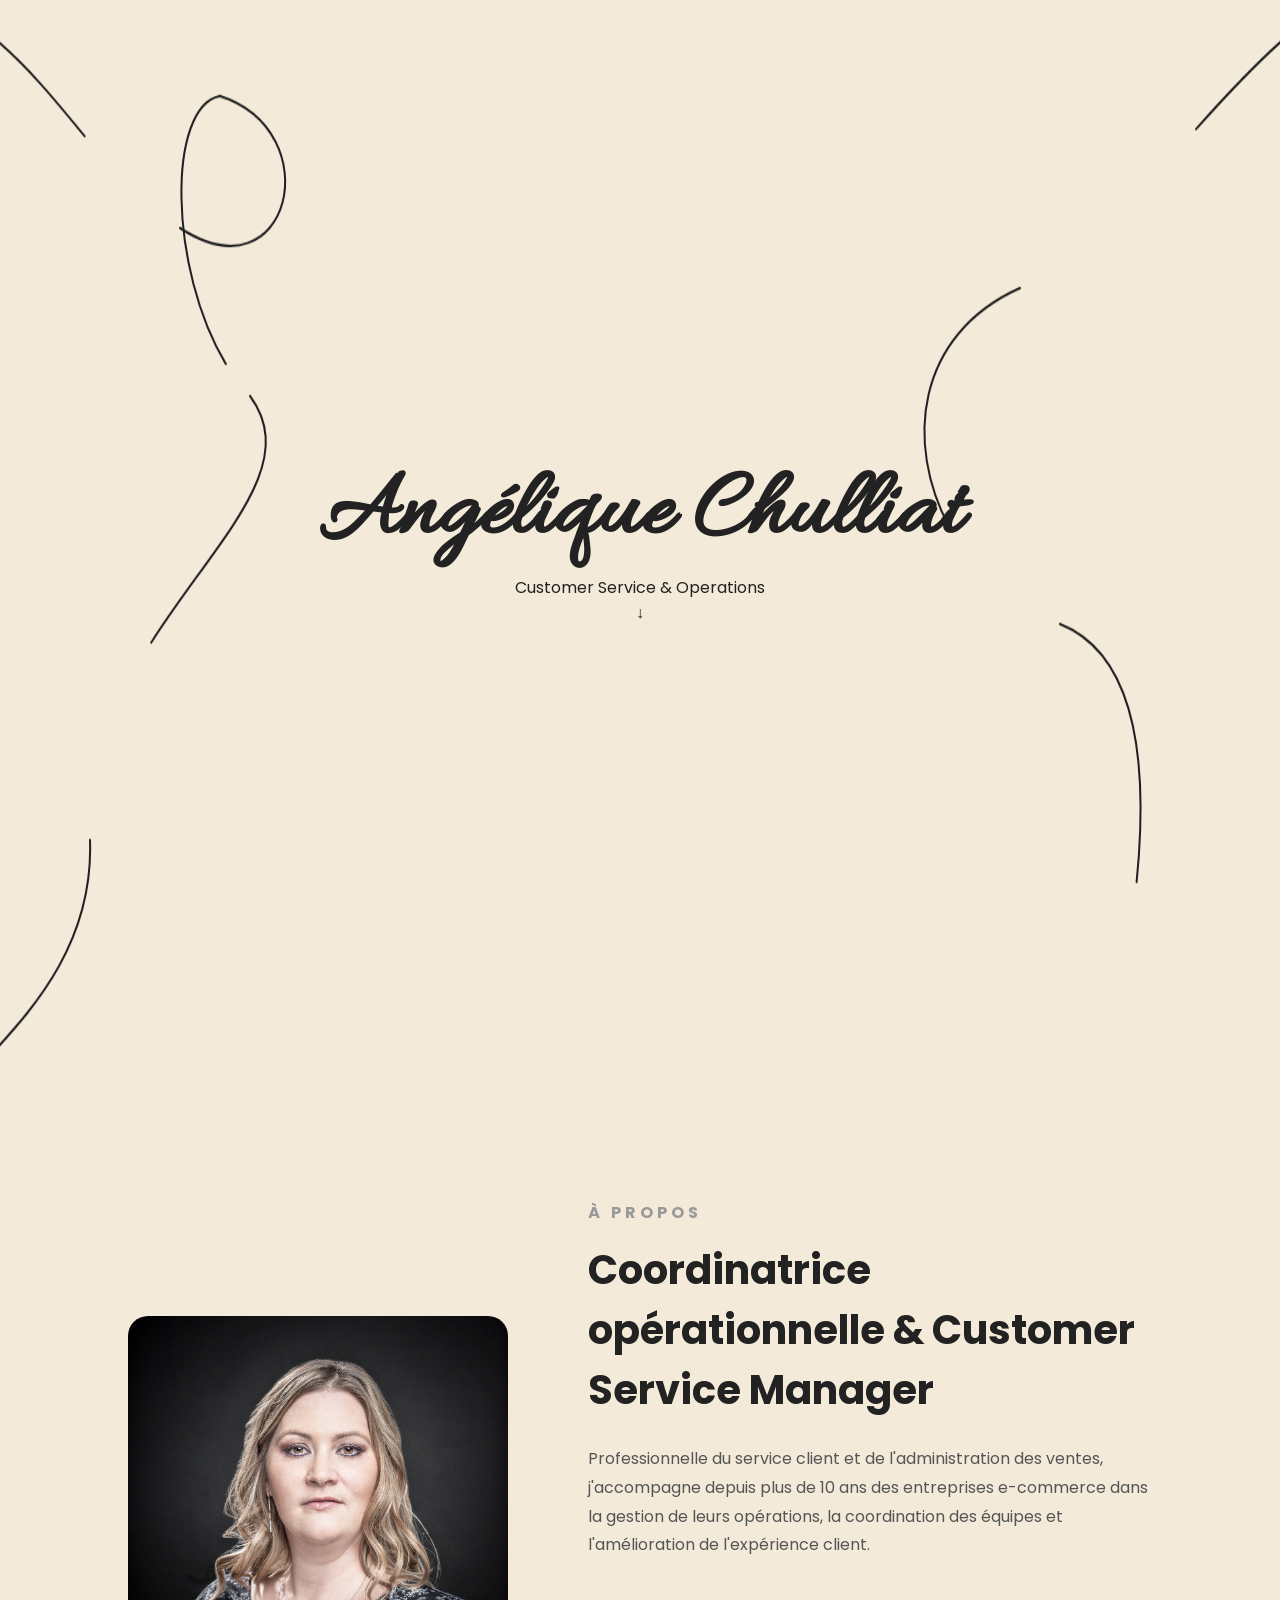
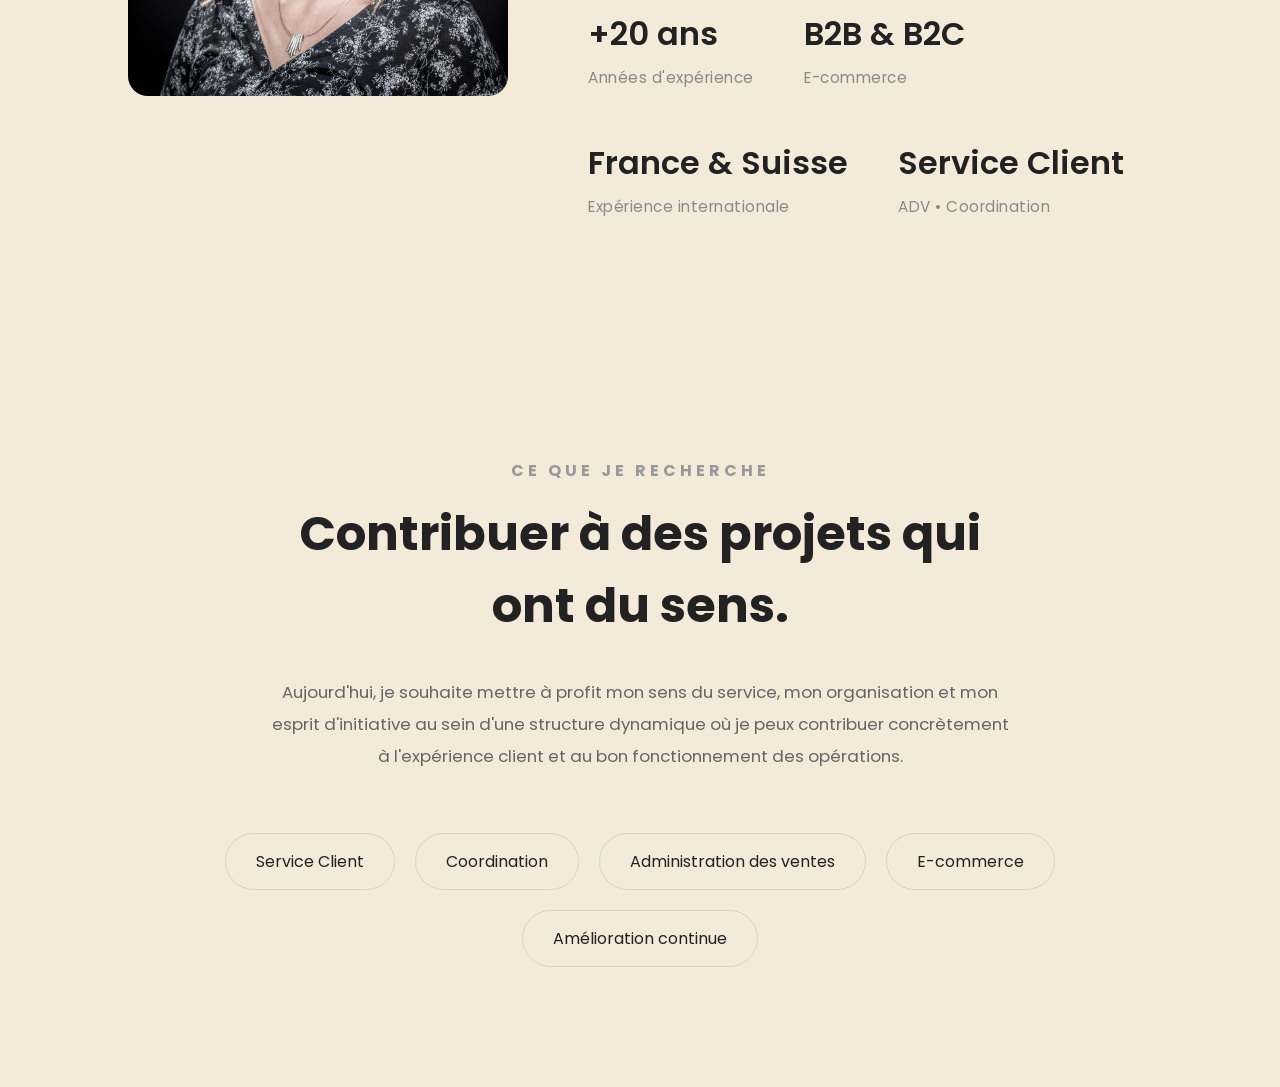
==== commit b5642a27: "Feat - Page mes projets : design, contenu et animations" ====
--- a/index.html
+++ b/index.html
@@ -46,7 +46,7 @@
 
         <a href="experiences.html">Expériences</a>
 
-        <a href="#projects">Projets</a>
+        <a href="projets.html">Projets</a>
 
         <a href="#skills">Compétences</a>
 
--- a/style.css
+++ b/style.css
@@ -668,3 +668,307 @@
     }
 
 }
+
+/* =======================
+    PROJETS.HTML
+======================= */
+
+.projects-page{
+    position:relative;
+    min-height:100vh;
+    padding:170px 10% 120px;
+    overflow:hidden;
+}
+
+.projects-page::before{
+    content:"Réalisations";
+    position:absolute;
+    top:88px;
+    right:6%;
+    color:rgba(176,138,87,.08);
+    font-family:"Allura",cursive;
+    font-size:8rem;
+    line-height:1;
+    pointer-events:none;
+}
+
+.projects-header{
+    position:relative;
+    max-width:820px;
+    margin:0 auto 100px;
+    text-align:center;
+    z-index:1;
+}
+
+.projects-header span{
+    display:block;
+    margin-bottom:18px;
+    color:#999;
+    font-size:.95rem;
+    font-weight:700;
+    letter-spacing:4px;
+    text-transform:uppercase;
+}
+
+.projects-header h1{
+    margin-bottom:28px;
+    font-size:3.6rem;
+    font-weight:600;
+}
+
+.projects-header h1::after{
+    content:"";
+    display:block;
+    width:72px;
+    height:1px;
+    margin:24px auto 0;
+    background:#B08A57;
+}
+
+.projects-header p{
+    color:#666;
+    font-size:1.05rem;
+    line-height:1.9;
+}
+
+.case-studies{
+    position:relative;
+    display:grid;
+    gap:70px;
+    max-width:1080px;
+    margin:0 auto;
+    z-index:1;
+}
+
+.case-study{
+    display:grid;
+    grid-template-columns:110px minmax(0,1fr);
+    gap:42px;
+    align-items:flex-start;
+}
+
+.case-number{
+    position:sticky;
+    top:125px;
+    color:#222;
+    font-size:2.6rem;
+    font-weight:600;
+    line-height:1;
+}
+
+.case-number::after{
+    content:"";
+    display:block;
+    width:42px;
+    height:1px;
+    margin-top:18px;
+    background:#B08A57;
+}
+
+.case-content{
+    padding:38px 44px;
+    background:rgba(255,255,255,.24);
+    box-shadow:none;
+}
+
+.case-context{
+    display:block;
+    margin-bottom:14px;
+    color:#B08A57;
+    font-size:.88rem;
+    font-weight:600;
+    letter-spacing:1px;
+    text-transform:uppercase;
+}
+
+.case-content h2{
+    max-width:760px;
+    margin-bottom:18px;
+    font-size:2rem;
+    font-weight:600;
+    line-height:1.3;
+}
+
+.case-intro{
+    max-width:780px;
+    color:#555;
+    font-size:1rem;
+    line-height:1.85;
+}
+
+.case-impact{
+    display:grid;
+    grid-template-columns:repeat(3,minmax(0,1fr));
+    gap:12px;
+    margin-top:28px;
+}
+
+.case-impact-single{
+    grid-template-columns:1fr;
+}
+
+.case-impact span{
+    padding:16px 18px;
+    background:transparent;
+    color:#555;
+    font-size:.9rem;
+    line-height:1.45;
+}
+
+.case-impact strong{
+    display:block;
+    color:#222;
+    font-size:1.35rem;
+    font-weight:600;
+}
+
+.case-flow{
+    display:flex;
+    flex-wrap:wrap;
+    gap:10px;
+    margin-top:28px;
+}
+
+.case-flow span{
+    position:relative;
+    padding:0;
+    background:transparent;
+    color:#555;
+    font-size:.86rem;
+    font-weight:500;
+}
+
+.case-flow span:not(:last-child)::after{
+    content:"→";
+    margin-left:10px;
+    color:#B08A57;
+}
+
+.case-toggle{
+    margin-top:28px;
+    padding:12px 18px;
+    border:1px solid #222;
+    background:#222;
+    color:white;
+    font:inherit;
+    font-size:.9rem;
+    font-weight:500;
+    cursor:pointer;
+    transition:.25s ease;
+}
+
+.case-toggle:hover,
+.case-toggle:focus-visible{
+    background:#B08A57;
+    border-color:#B08A57;
+    outline:none;
+}
+
+.case-details{
+    display:none;
+    margin-top:30px;
+    padding-top:28px;
+    border-top:1px solid #d7d2ca;
+}
+
+.case-study.is-open .case-details{
+    display:block;
+}
+
+.case-details h3{
+    margin:24px 0 14px;
+    color:#999;
+    font-size:.85rem;
+    font-weight:700;
+    letter-spacing:3px;
+    text-transform:uppercase;
+}
+
+.case-details h3:first-child{
+    margin-top:0;
+}
+
+.case-details p,
+.case-details li{
+    color:#555;
+    line-height:1.75;
+}
+
+.case-details ul{
+    display:grid;
+    gap:9px;
+    padding-left:20px;
+}
+
+.case-tags{
+    display:flex;
+    flex-wrap:wrap;
+    gap:10px;
+    margin-top:30px;
+}
+
+.case-tags span{
+    padding:0;
+    background:transparent;
+    color:#555;
+    font-size:.82rem;
+    font-weight:500;
+}
+
+@media (max-width: 900px){
+
+    .projects-page{
+        padding:145px 7% 90px;
+    }
+
+    .projects-page::before{
+        top:92px;
+        right:4%;
+        font-size:4.8rem;
+    }
+
+    .projects-header{
+        margin-bottom:70px;
+        text-align:left;
+    }
+
+    .projects-header h1{
+        font-size:2.35rem;
+    }
+
+    .projects-header h1::after{
+        margin-left:0;
+    }
+
+    .case-studies{
+        gap:52px;
+    }
+
+    .case-study{
+        grid-template-columns:1fr;
+        gap:18px;
+    }
+
+    .case-number{
+        position:relative;
+        top:auto;
+        font-size:2rem;
+    }
+
+    .case-content{
+        padding:28px 24px;
+    }
+
+    .case-content h2{
+        font-size:1.45rem;
+    }
+
+    .case-impact{
+        grid-template-columns:1fr;
+    }
+
+    .case-toggle{
+        width:100%;
+    }
+
+}
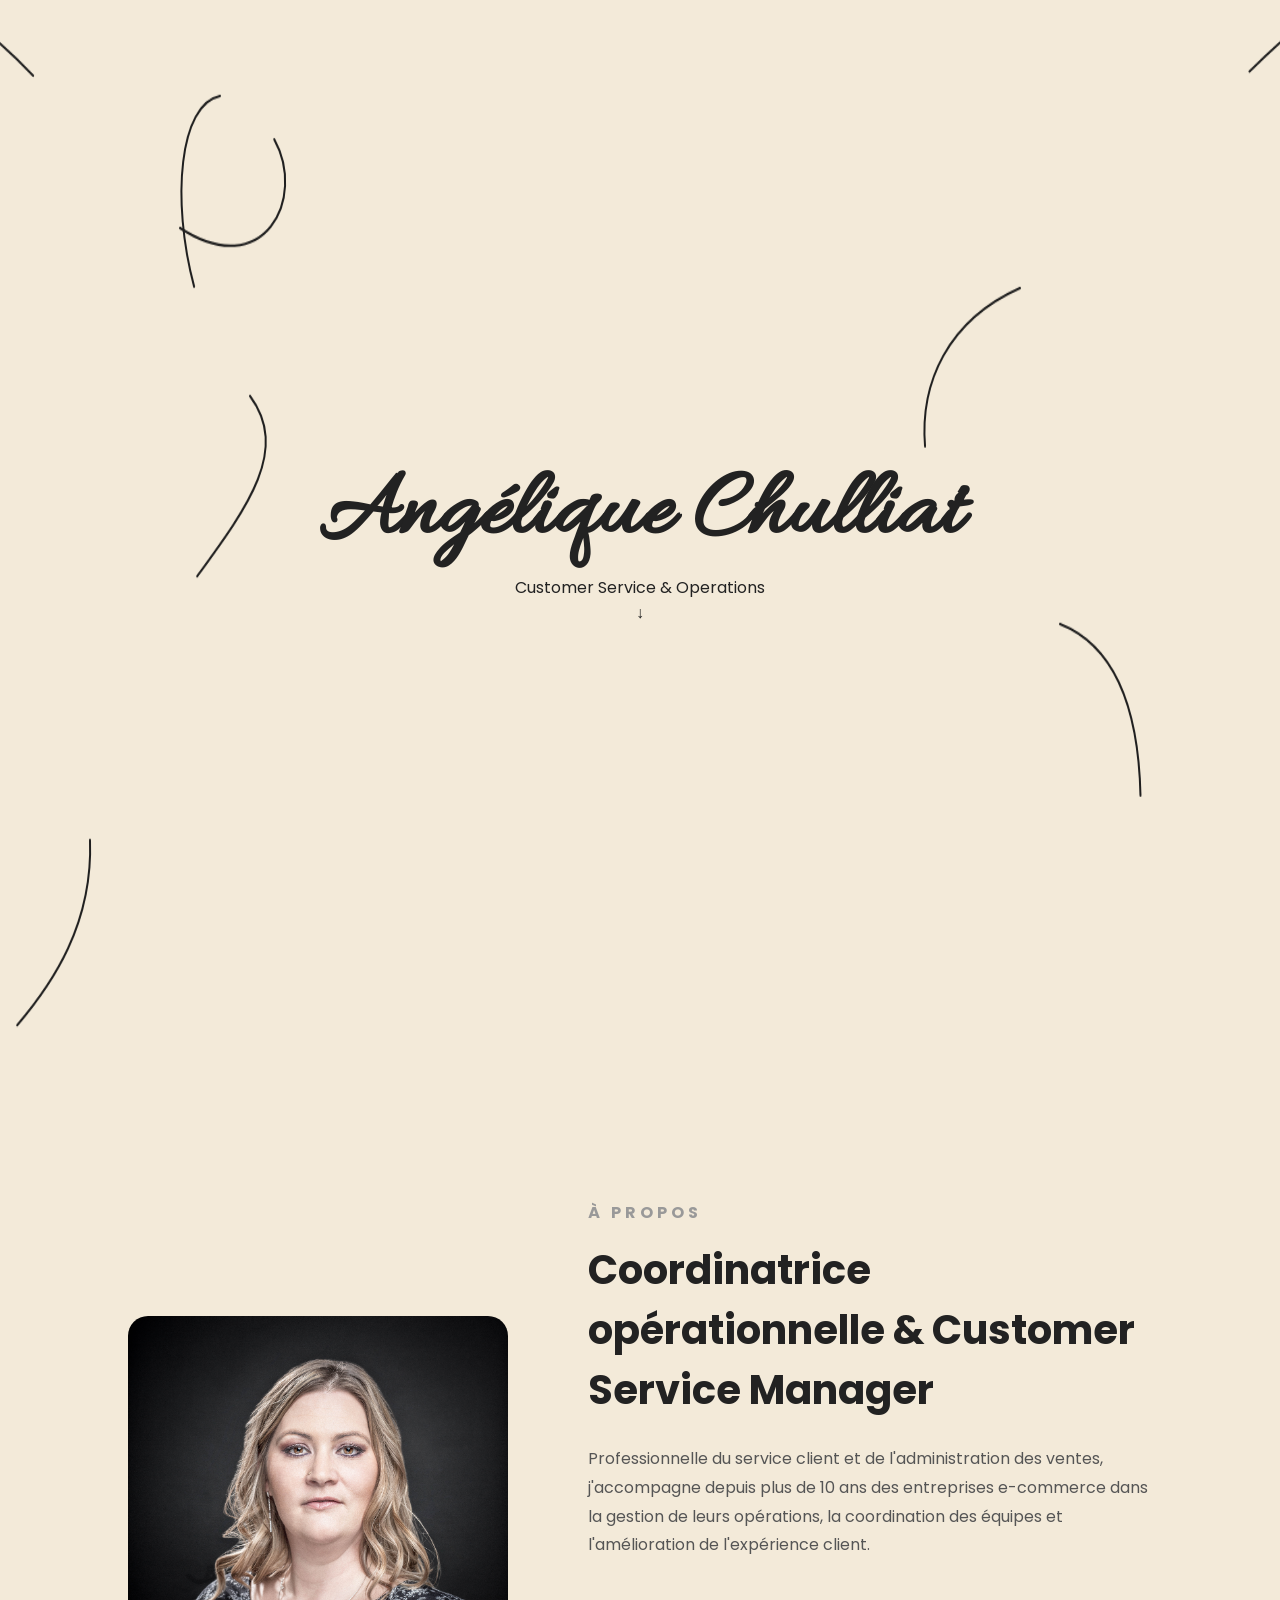
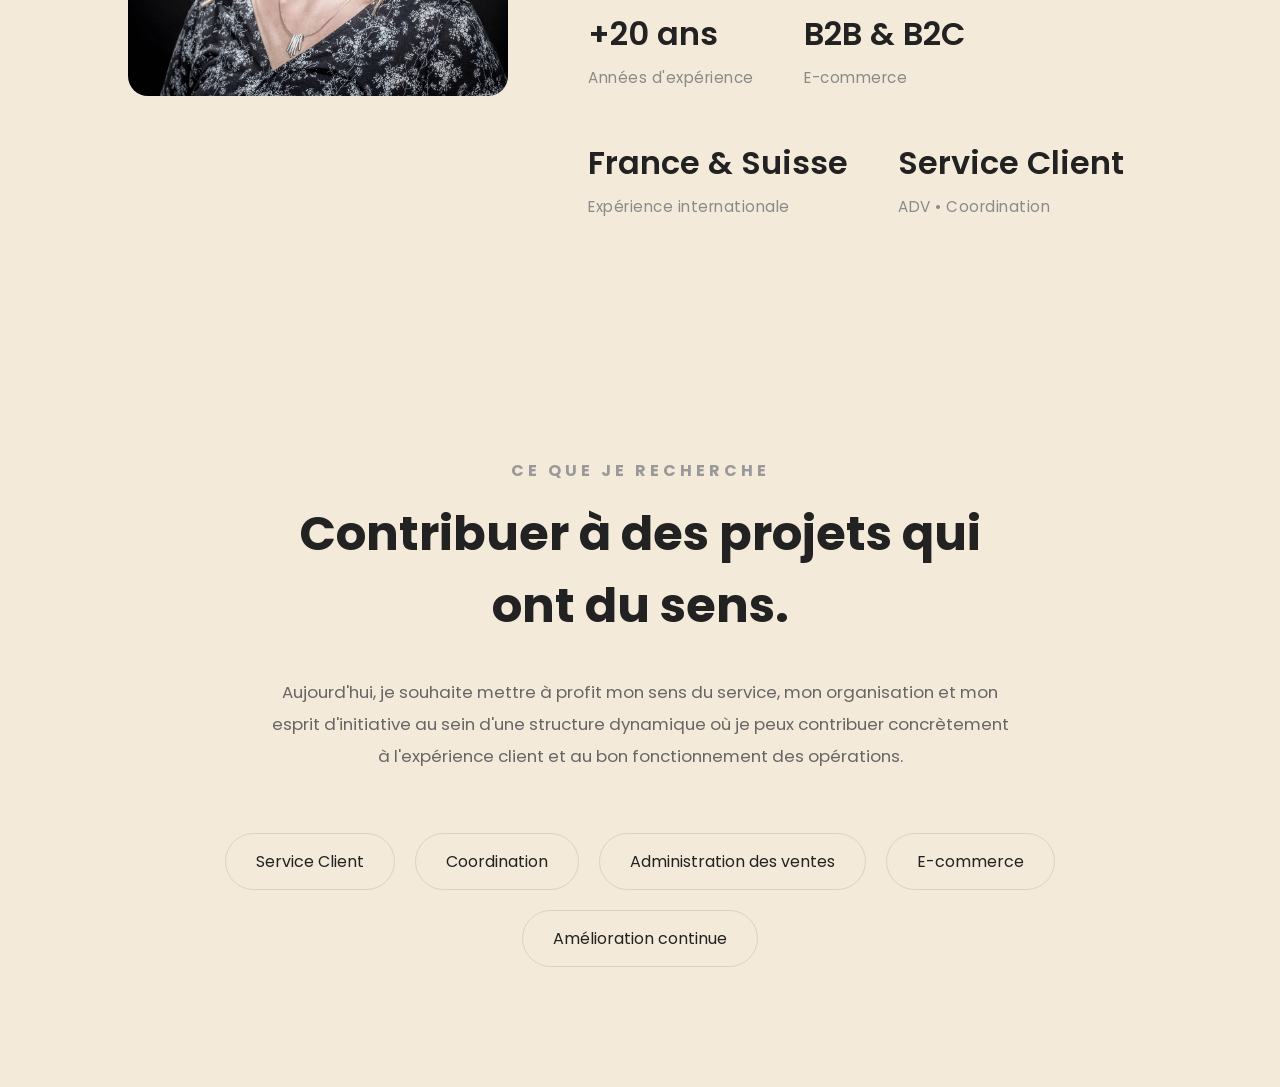
==== commit 187f5a70: "Feat - Page mes compétences : contenu uniquemenet et design minimal" ====
--- a/index.html
+++ b/index.html
@@ -48,7 +48,7 @@
 
         <a href="projets.html">Projets</a>
 
-        <a href="#skills">Compétences</a>
+        <a href="skills.html">Compétences</a>
 
         <a href="#education">Formation</a>
 
--- a/style.css
+++ b/style.css
@@ -972,3 +972,268 @@
     }
 
 }
+
+/* =======================
+    SKILLS.HTML
+======================= */
+
+.skills-page{
+    position:relative;
+    min-height:100vh;
+    padding:170px 10% 120px;
+    overflow:hidden;
+}
+
+.skills-page::before{
+    content:"Compétences";
+    position:absolute;
+    top:86px;
+    right:6%;
+    color:rgba(176,138,87,.08);
+    font-family:"Allura",cursive;
+    font-size:8rem;
+    line-height:1;
+    pointer-events:none;
+}
+
+.skills-header{
+    position:relative;
+    max-width:850px;
+    margin:0 auto 70px;
+    text-align:center;
+    z-index:1;
+}
+
+.skills-header span,
+.skills-section-heading span{
+    display:block;
+    color:#999;
+    font-size:.9rem;
+    font-weight:700;
+    letter-spacing:4px;
+    text-transform:uppercase;
+}
+
+.skills-header span{
+    margin-bottom:18px;
+}
+
+.skills-header h1{
+    margin-bottom:28px;
+    font-size:3.6rem;
+    font-weight:600;
+}
+
+.skills-header h1::after{
+    content:"";
+    display:block;
+    width:72px;
+    height:1px;
+    margin:24px auto 0;
+    background:#B08A57;
+}
+
+.skills-header p{
+    color:#666;
+    font-size:1.05rem;
+    line-height:1.9;
+}
+
+.skills-overview{
+    position:relative;
+    z-index:1;
+    display:grid;
+    grid-template-columns:repeat(6,minmax(0,1fr));
+    gap:1px;
+    max-width:1080px;
+    margin:0 auto 95px;
+    background:#d7d2ca;
+}
+
+.skills-overview span{
+    min-height:92px;
+    display:flex;
+    align-items:center;
+    justify-content:center;
+    padding:18px;
+    background:#f3ead9;
+    color:#333;
+    font-size:.88rem;
+    font-weight:600;
+    text-align:center;
+}
+
+.skills-section{
+    position:relative;
+    z-index:1;
+    max-width:1120px;
+    margin:0 auto 110px;
+}
+
+.skills-section-heading{
+    display:grid;
+    grid-template-columns:90px minmax(0,1fr);
+    gap:28px;
+    align-items:end;
+    margin-bottom:42px;
+}
+
+.skills-section-heading span{
+    color:#B08A57;
+    font-size:1.45rem;
+    letter-spacing:1px;
+}
+
+.skills-section-heading h2{
+    font-size:2.25rem;
+    font-weight:600;
+}
+
+.skills-grid{
+    display:grid;
+    grid-template-columns:repeat(2,minmax(0,1fr));
+    gap:28px;
+}
+
+.skill-card{
+    padding:34px 36px;
+    background:rgba(255,255,255,.24);
+}
+
+.skill-card-large{
+    grid-column:span 2;
+}
+
+.skill-card h3,
+.tools-grid h3,
+.languages-grid h3{
+    margin-bottom:20px;
+    color:#222;
+    font-size:1.35rem;
+    font-weight:600;
+}
+
+.skill-card ul{
+    display:grid;
+    gap:10px;
+    padding-left:18px;
+}
+
+.skill-card li{
+    color:#555;
+    line-height:1.65;
+}
+
+.soft-skills{
+    display:flex;
+    flex-wrap:wrap;
+    gap:12px 18px;
+}
+
+.soft-skills span{
+    padding:12px 0;
+    border-bottom:1px solid rgba(176,138,87,.35);
+    color:#333;
+    font-size:.98rem;
+    font-weight:500;
+}
+
+.tools-grid{
+    display:grid;
+    grid-template-columns:repeat(3,minmax(0,1fr));
+    gap:24px;
+}
+
+.tools-grid article,
+.languages-grid article{
+    padding:30px;
+    background:rgba(255,255,255,.24);
+}
+
+.tools-grid p,
+.languages-grid p,
+.tools-grid span,
+.languages-grid span{
+    color:#555;
+    line-height:1.75;
+}
+
+.tool-card-highlight{
+    grid-column:span 2;
+}
+
+.tool-card-highlight span,
+.languages-grid span{
+    display:block;
+    margin-top:16px;
+    color:#B08A57;
+    font-size:.9rem;
+    font-weight:600;
+}
+
+.languages-grid{
+    display:grid;
+    grid-template-columns:repeat(3,minmax(0,1fr));
+    gap:24px;
+}
+
+@media (max-width: 950px){
+
+    .skills-page{
+        padding:145px 7% 90px;
+    }
+
+    .skills-page::before{
+        top:92px;
+        right:4%;
+        font-size:5rem;
+    }
+
+    .skills-header{
+        text-align:left;
+    }
+
+    .skills-header h1{
+        font-size:2.35rem;
+    }
+
+    .skills-header h1::after{
+        margin-left:0;
+    }
+
+    .skills-overview{
+        grid-template-columns:repeat(2,minmax(0,1fr));
+        margin-bottom:70px;
+    }
+
+    .skills-section{
+        margin-bottom:80px;
+    }
+
+    .skills-section-heading{
+        grid-template-columns:1fr;
+        gap:12px;
+    }
+
+    .skills-section-heading h2{
+        font-size:1.75rem;
+    }
+
+    .skills-grid,
+    .tools-grid,
+    .languages-grid{
+        grid-template-columns:1fr;
+    }
+
+    .skill-card-large,
+    .tool-card-highlight{
+        grid-column:auto;
+    }
+
+    .skill-card,
+    .tools-grid article,
+    .languages-grid article{
+        padding:28px 24px;
+    }
+
+}
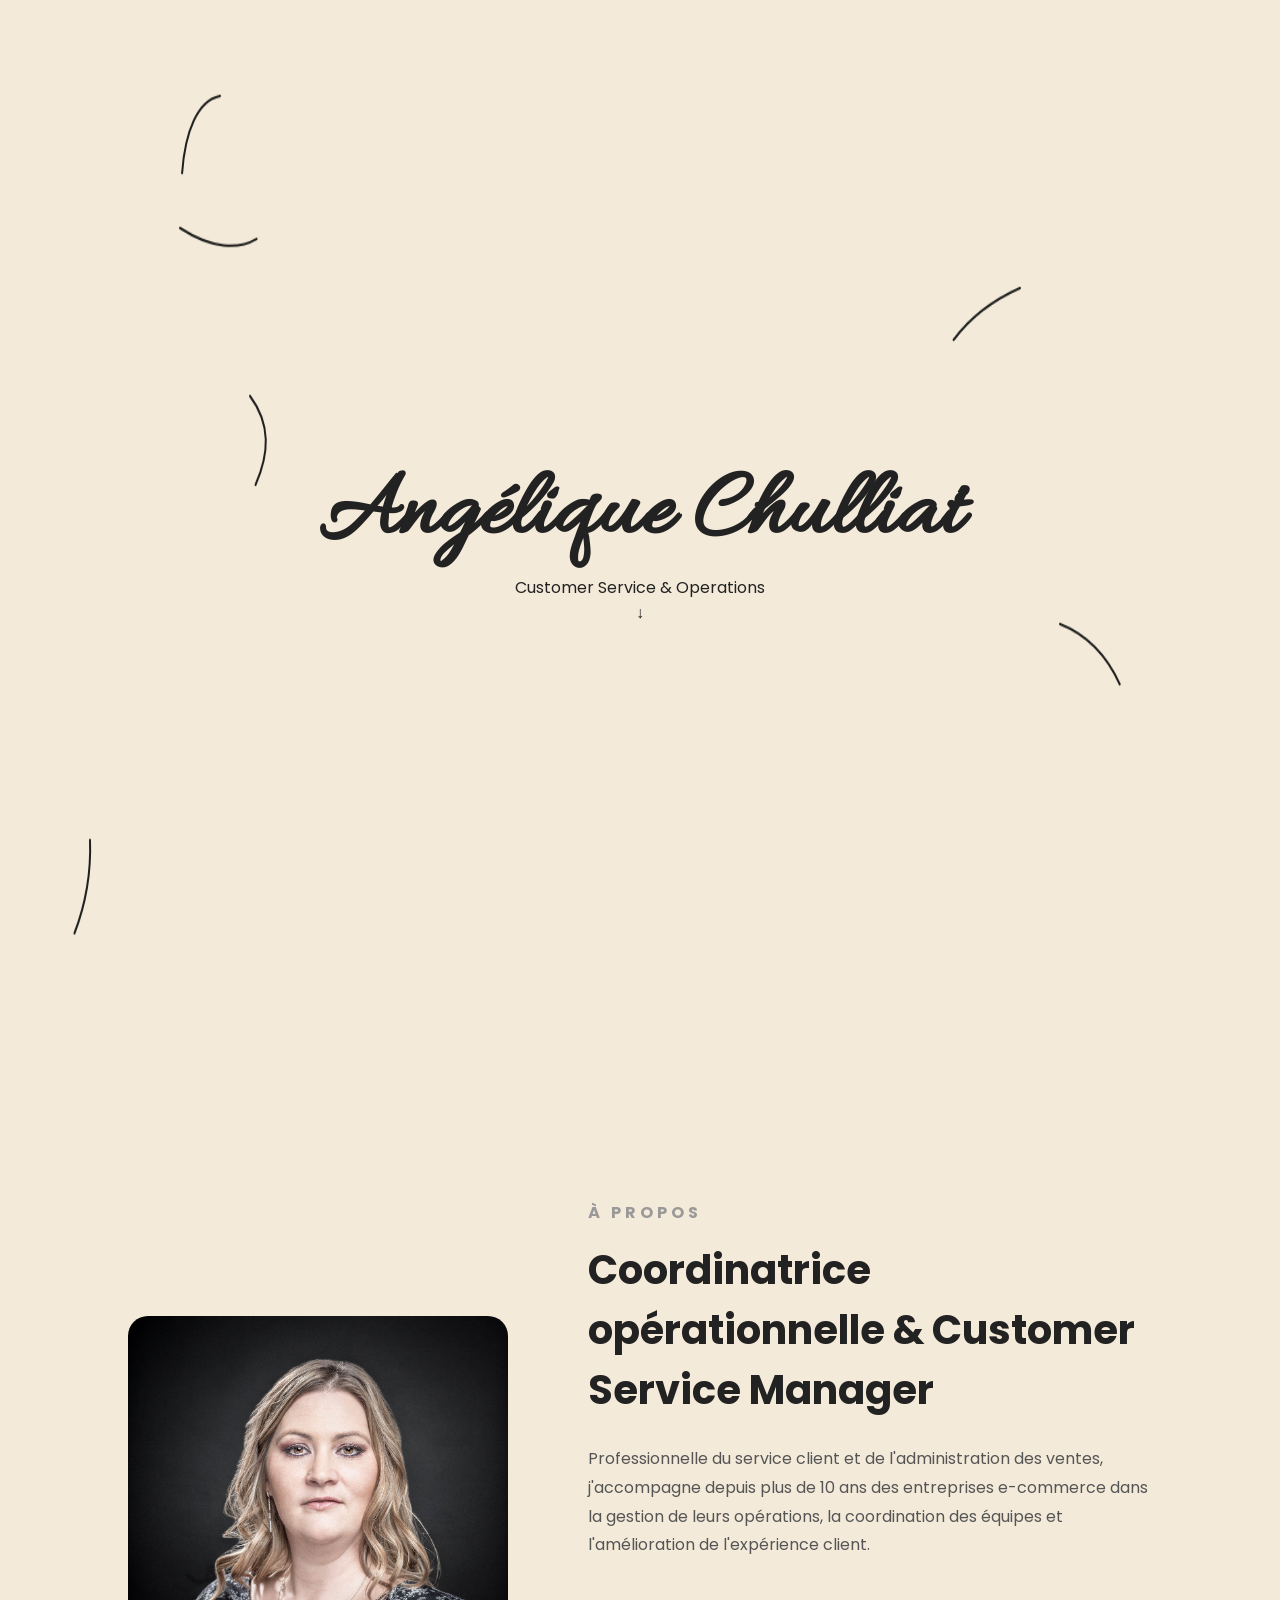
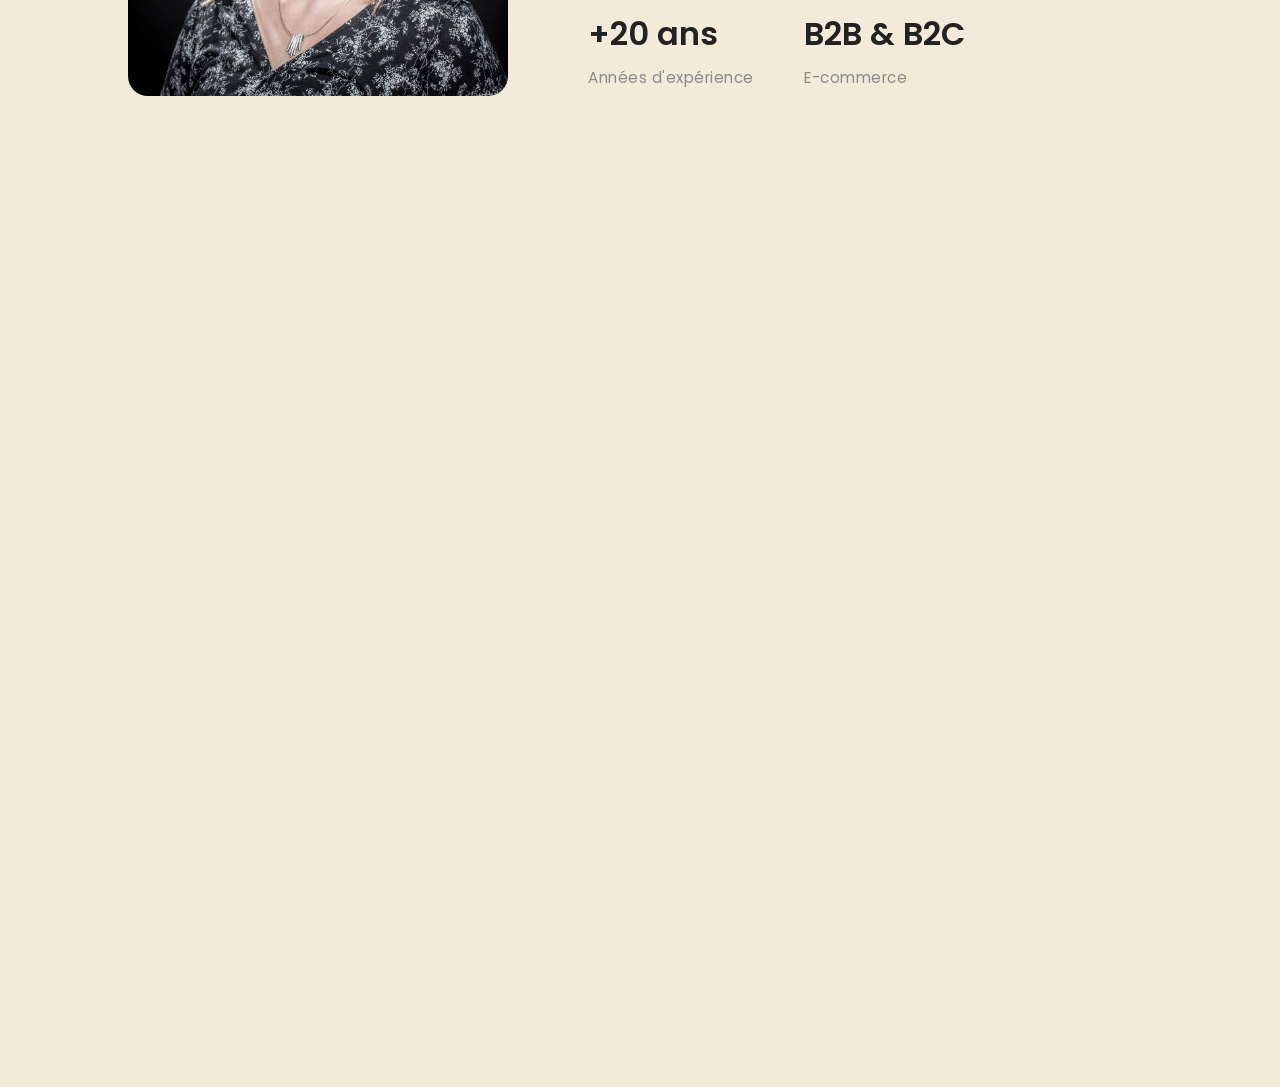
==== commit 4e03b4a3: "Feat - Page des formations : contenu + design minimum" ====
--- a/index.html
+++ b/index.html
@@ -50,7 +50,7 @@
 
         <a href="skills.html">Compétences</a>
 
-        <a href="#education">Formation</a>
+        <a href="formation.html">Formation</a>
 
     </nav>
 
--- a/style.css
+++ b/style.css
@@ -1237,3 +1237,292 @@
     }
 
 }
+
+/* =======================
+    FORMATION.HTML
+======================= */
+
+.education-page{
+    position:relative;
+    min-height:100vh;
+    padding:170px 10% 120px;
+    overflow:hidden;
+}
+
+.education-page::before{
+    content:"Formation";
+    position:absolute;
+    top:86px;
+    right:6%;
+    color:rgba(176,138,87,.08);
+    font-family:"Allura",cursive;
+    font-size:8rem;
+    line-height:1;
+    pointer-events:none;
+}
+
+.education-header{
+    position:relative;
+    max-width:820px;
+    margin:0 auto 95px;
+    text-align:center;
+    z-index:1;
+}
+
+.education-header span,
+.education-type,
+.side-label{
+    display:block;
+    color:#999;
+    font-size:.9rem;
+    font-weight:700;
+    letter-spacing:4px;
+    text-transform:uppercase;
+}
+
+.education-header span{
+    margin-bottom:18px;
+}
+
+.education-header h1{
+    margin-bottom:28px;
+    font-size:3.6rem;
+    font-weight:600;
+}
+
+.education-header h1::after{
+    content:"";
+    display:block;
+    width:72px;
+    height:1px;
+    margin:24px auto 0;
+    background:#B08A57;
+}
+
+.education-header p{
+    color:#666;
+    font-size:1.05rem;
+    line-height:1.9;
+}
+
+.education-layout{
+    position:relative;
+    z-index:1;
+    display:grid;
+    grid-template-columns:minmax(0,1fr) 320px;
+    gap:70px;
+    max-width:1120px;
+    margin:0 auto;
+    align-items:start;
+}
+
+.education-main{
+    position:relative;
+    display:grid;
+    gap:44px;
+}
+
+.education-main::before{
+    content:"";
+    position:absolute;
+    top:0;
+    bottom:0;
+    left:118px;
+    width:1px;
+    background:#d7d2ca;
+}
+
+.education-item{
+    position:relative;
+    display:grid;
+    grid-template-columns:190px minmax(0,1fr);
+    gap:36px;
+}
+
+.education-year{
+    position:relative;
+    padding-right:28px;
+    color:#222;
+    font-size:1.12rem;
+    font-weight:700;
+    text-align:right;
+    transform:none;
+}
+
+.education-year::after{
+    content:"";
+    position:absolute;
+    top:4px;
+    left:138px;
+    width:18px;
+    height:18px;
+    border:3px solid #B08A57;
+    border-radius:50%;
+    background:#f3ead9;
+    box-shadow:0 0 0 8px #f3ead9;
+}
+
+.education-content{
+    padding:30px 34px;
+    background:rgba(255,255,255,.24);
+}
+
+.education-item-featured .education-content{
+    background:rgba(255,255,255,.34);
+}
+
+.education-type{
+    margin-bottom:12px;
+    color:#B08A57;
+    font-size:.82rem;
+    letter-spacing:1px;
+}
+
+.education-content h2{
+    margin-bottom:16px;
+    font-size:1.55rem;
+    font-weight:600;
+    line-height:1.35;
+}
+
+.education-content p,
+.education-content li{
+    color:#555;
+    line-height:1.75;
+}
+
+.education-content ul{
+    display:grid;
+    gap:9px;
+    margin-top:18px;
+    padding-left:20px;
+}
+
+.education-details{
+    display:grid;
+    gap:8px;
+    margin-top:22px;
+}
+
+.education-details span{
+    color:#222;
+    font-weight:500;
+}
+
+.education-item-undated .education-year{
+    color:#666;
+    font-size:.92rem;
+}
+
+.education-side{
+    position:sticky;
+    top:125px;
+    display:grid;
+    gap:28px;
+}
+
+.education-side section{
+    padding:30px;
+    background:rgba(255,255,255,.24);
+}
+
+.side-label{
+    margin-bottom:24px;
+    color:#B08A57;
+    font-size:.82rem;
+    letter-spacing:1px;
+}
+
+.education-side article{
+    padding-bottom:22px;
+    margin-bottom:22px;
+    border-bottom:1px solid #d7d2ca;
+}
+
+.education-side article:last-child{
+    padding-bottom:0;
+    margin-bottom:0;
+    border-bottom:0;
+}
+
+.education-side h3{
+    margin-bottom:10px;
+    font-size:1.15rem;
+    font-weight:600;
+}
+
+.education-side p,
+.education-side small{
+    color:#555;
+    line-height:1.75;
+}
+
+.education-side small{
+    display:block;
+    margin-top:12px;
+    color:#B08A57;
+    font-size:.84rem;
+    font-weight:600;
+}
+
+@media (max-width: 950px){
+
+    .education-page{
+        padding:145px 7% 90px;
+    }
+
+    .education-page::before{
+        top:92px;
+        right:4%;
+        font-size:5rem;
+    }
+
+    .education-header{
+        margin-bottom:70px;
+        text-align:left;
+    }
+
+    .education-header h1{
+        font-size:2.35rem;
+    }
+
+    .education-header h1::after{
+        margin-left:0;
+    }
+
+    .education-layout{
+        grid-template-columns:1fr;
+        gap:50px;
+    }
+
+    .education-main::before{
+        left:8px;
+    }
+
+    .education-item{
+        grid-template-columns:24px minmax(0,1fr);
+        gap:22px;
+    }
+
+    .education-year{
+        grid-column:2;
+        text-align:left;
+        padding-right:0;
+        transform:none;
+    }
+
+    .education-year::after{
+        left:0;
+    }
+
+    .education-content{
+        grid-column:2;
+        padding:26px 24px;
+    }
+
+    .education-side{
+        position:relative;
+        top:auto;
+    }
+
+}
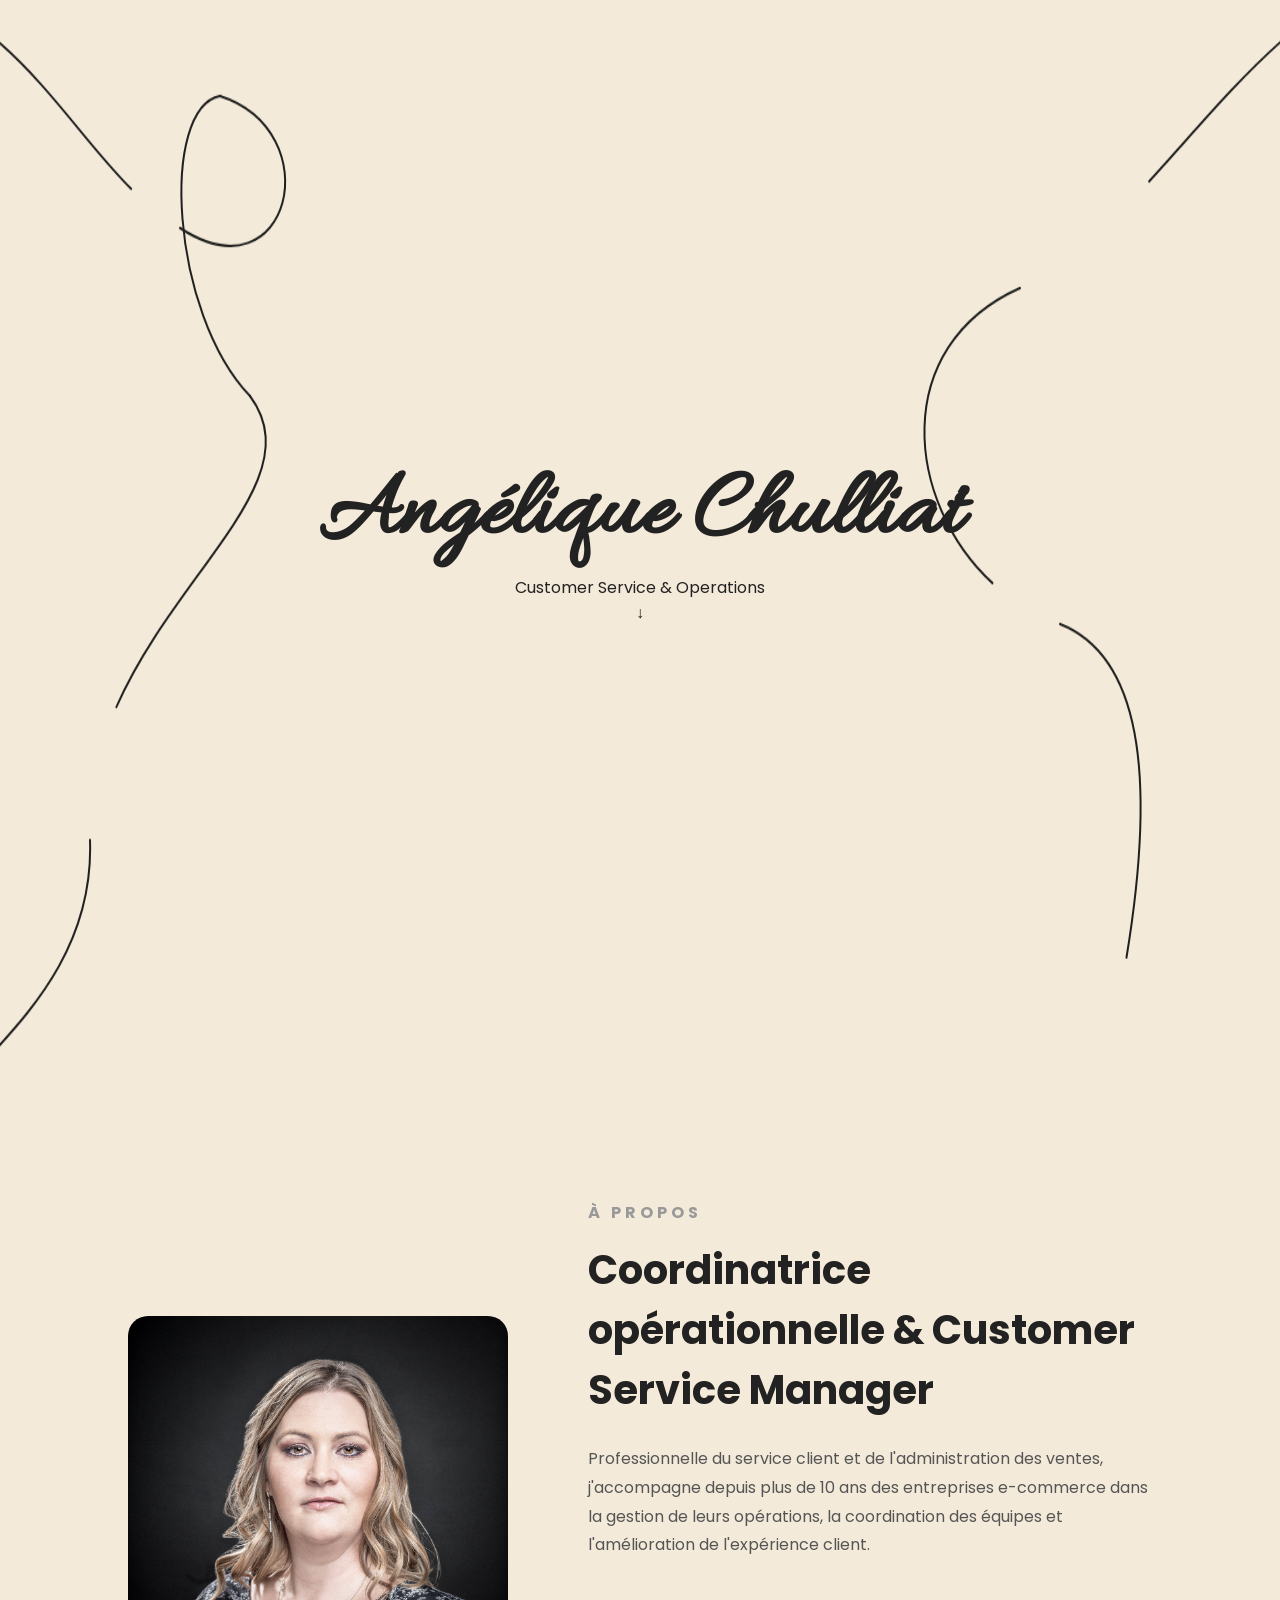
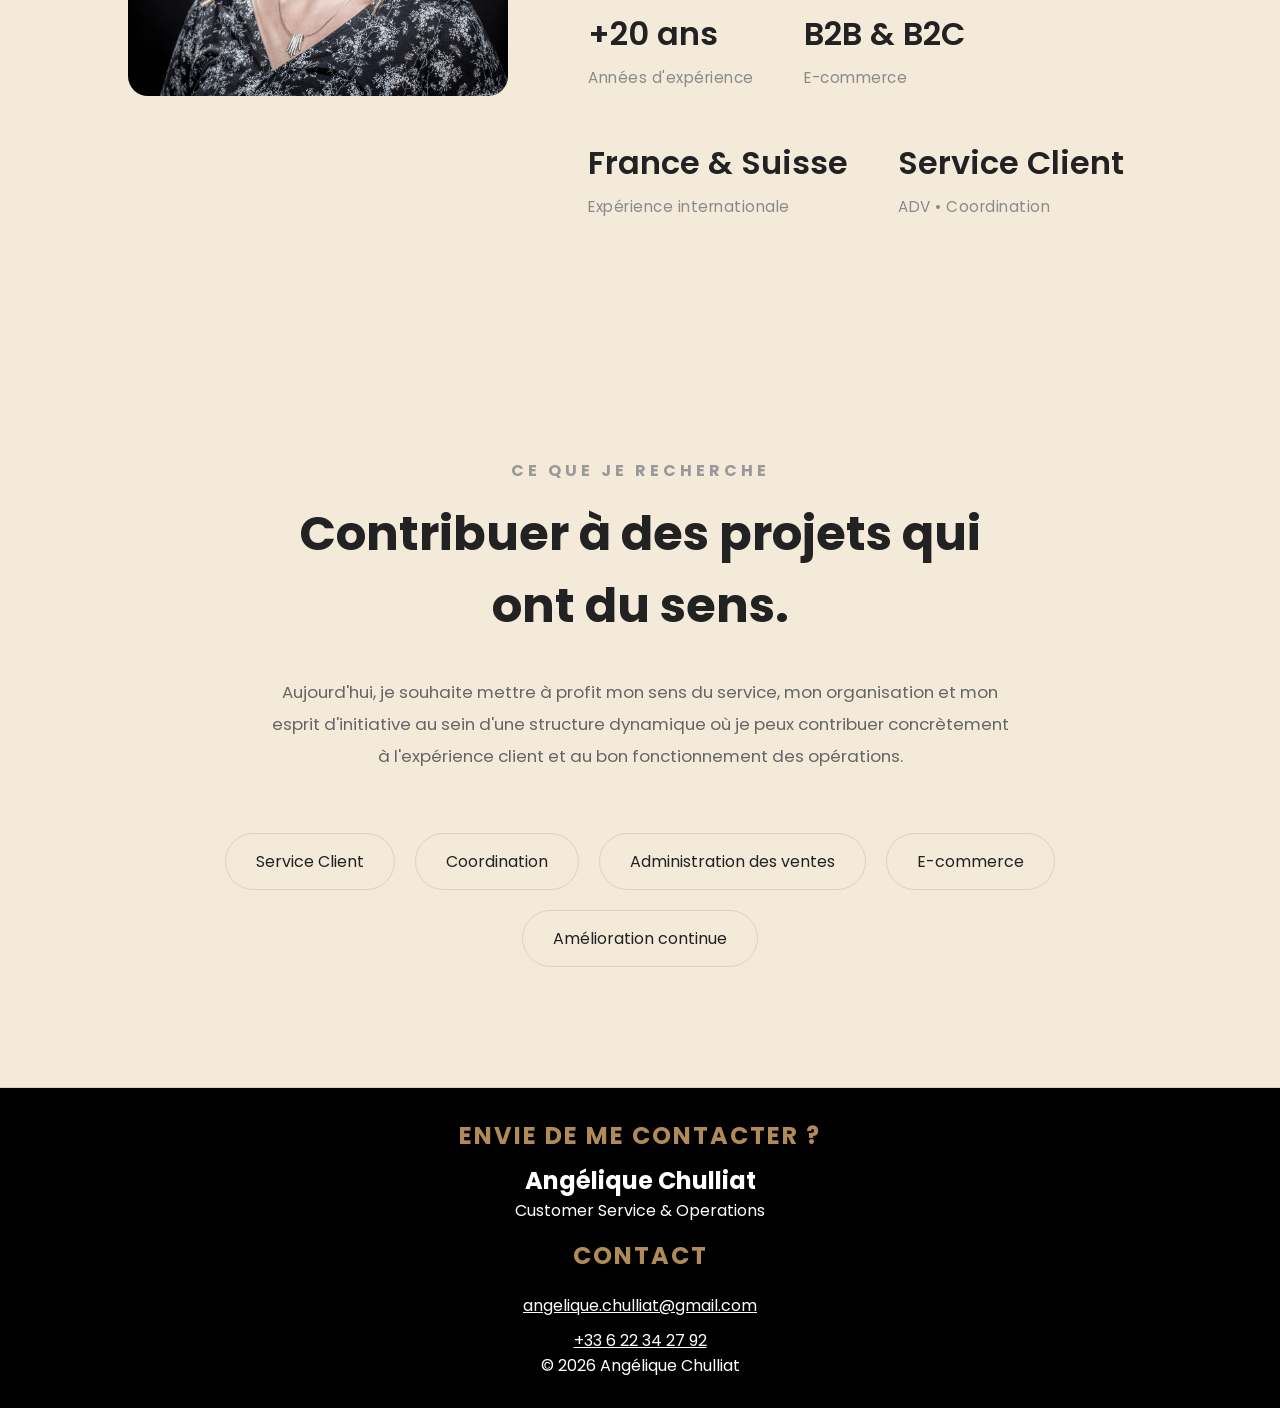
==== commit 7ac42c63: "Feat - Footer contact" ====
--- a/index.html
+++ b/index.html
@@ -135,6 +135,27 @@
 
     <!-- fin Accueil -->
 
+    <footer class="footer">
+        <h1>Envie de me contacter ?</h1>
+        <div class="footer-content">
+            <div class="footer-name">
+                <h2>Angélique Chulliat</h2>
+                <p>Customer Service & Operations</p>
+            </div>
+            <div class="footer-contact">
+                <h3>Contact</h3>
+                <a href="mailto:angelique.chulliat@gmail.com">
+                    angelique.chulliat@gmail.com
+                </a>
+                <a href="tel:+33622342792">
+                    +33 6 22 34 27 92
+                </a>
+            </div>
+        </div>
+        <div class="footer-bottom">
+            <p>© 2026 Angélique Chulliat</p>
+        </div>
+    </footer>
 
 
 
--- a/style.css
+++ b/style.css
@@ -1526,3 +1526,73 @@
     }
 
 }
+
+
+/* design footer */
+
+footer {   
+    position: relative;
+    z-index: 1;
+    display: flex;
+    flex-direction: column;
+    justify-content: center;
+    align-items: center;
+    padding: 30px 0;
+    background: black;
+    border-top: 1px solid #d8d3cb;
+    color: white;
+    text-align: center;
+    font-family:"Poppins",sans-serif;
+}
+
+footer h1,
+footer h2,
+footer h3,
+footer p,
+footer a {
+    color: white;
+    text-align: center;
+}
+
+footer-content {
+    display: flex;
+    flex-direction: column;
+    justify-content: center;
+    align-items: center;
+    gap: 20px;
+    color: white;
+    font-size: 0.9rem;
+    text-align: center;
+}
+
+footer h1, 
+footer h3 {
+    /* font-style: italic; */
+    font-size: 1.5rem;
+    margin-bottom: 10px;
+    text-transform: uppercase;
+    letter-spacing: 2px;
+    color: #B08a57;
+}
+
+.footer-name {
+    text-align: center;
+}
+
+.footer-contact {
+    display: flex;
+    flex-direction: column;
+    align-items: center;
+    text-align: center;
+    gap: 10px;
+}
+
+.footer-bottom {
+    text-align: center;
+}
+
+footer h3 {
+    margin-top: 15px;
+}
+
+
